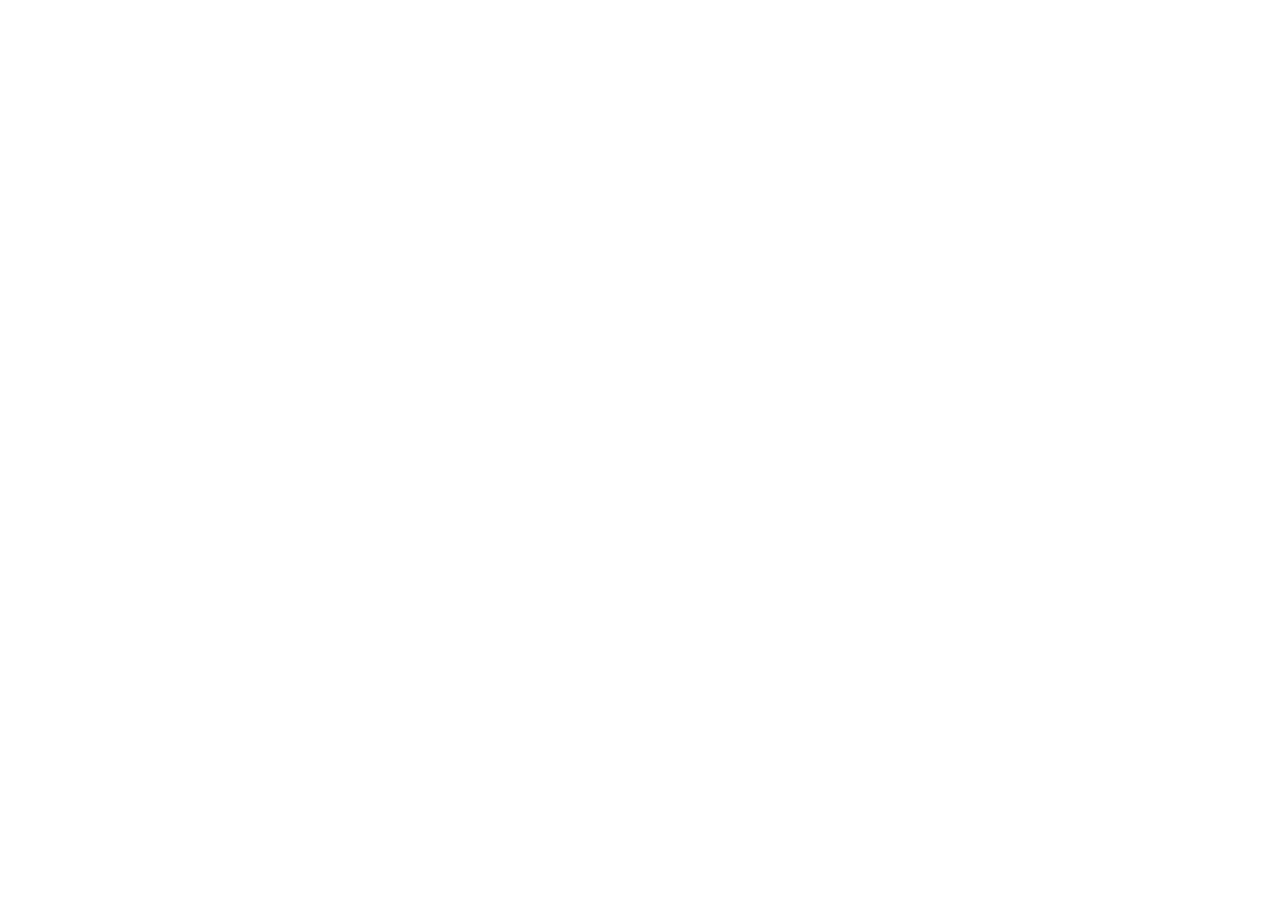
==== index.html @ 1a0658fd "site: root redirect + Hikmah Design OS entry + brand svgs" ====
<!doctype html>
<html lang="en">
  <head>
    <meta charset="UTF-8" />
    <meta http-equiv="refresh" content="0; url=./hikmah-design-os/" />
    <title>Hikmah Design OS</title>
  </head>
  <body>
    <p><a href="./hikmah-design-os/">Hikmah Design OS</a></p>
  </body>
</html>
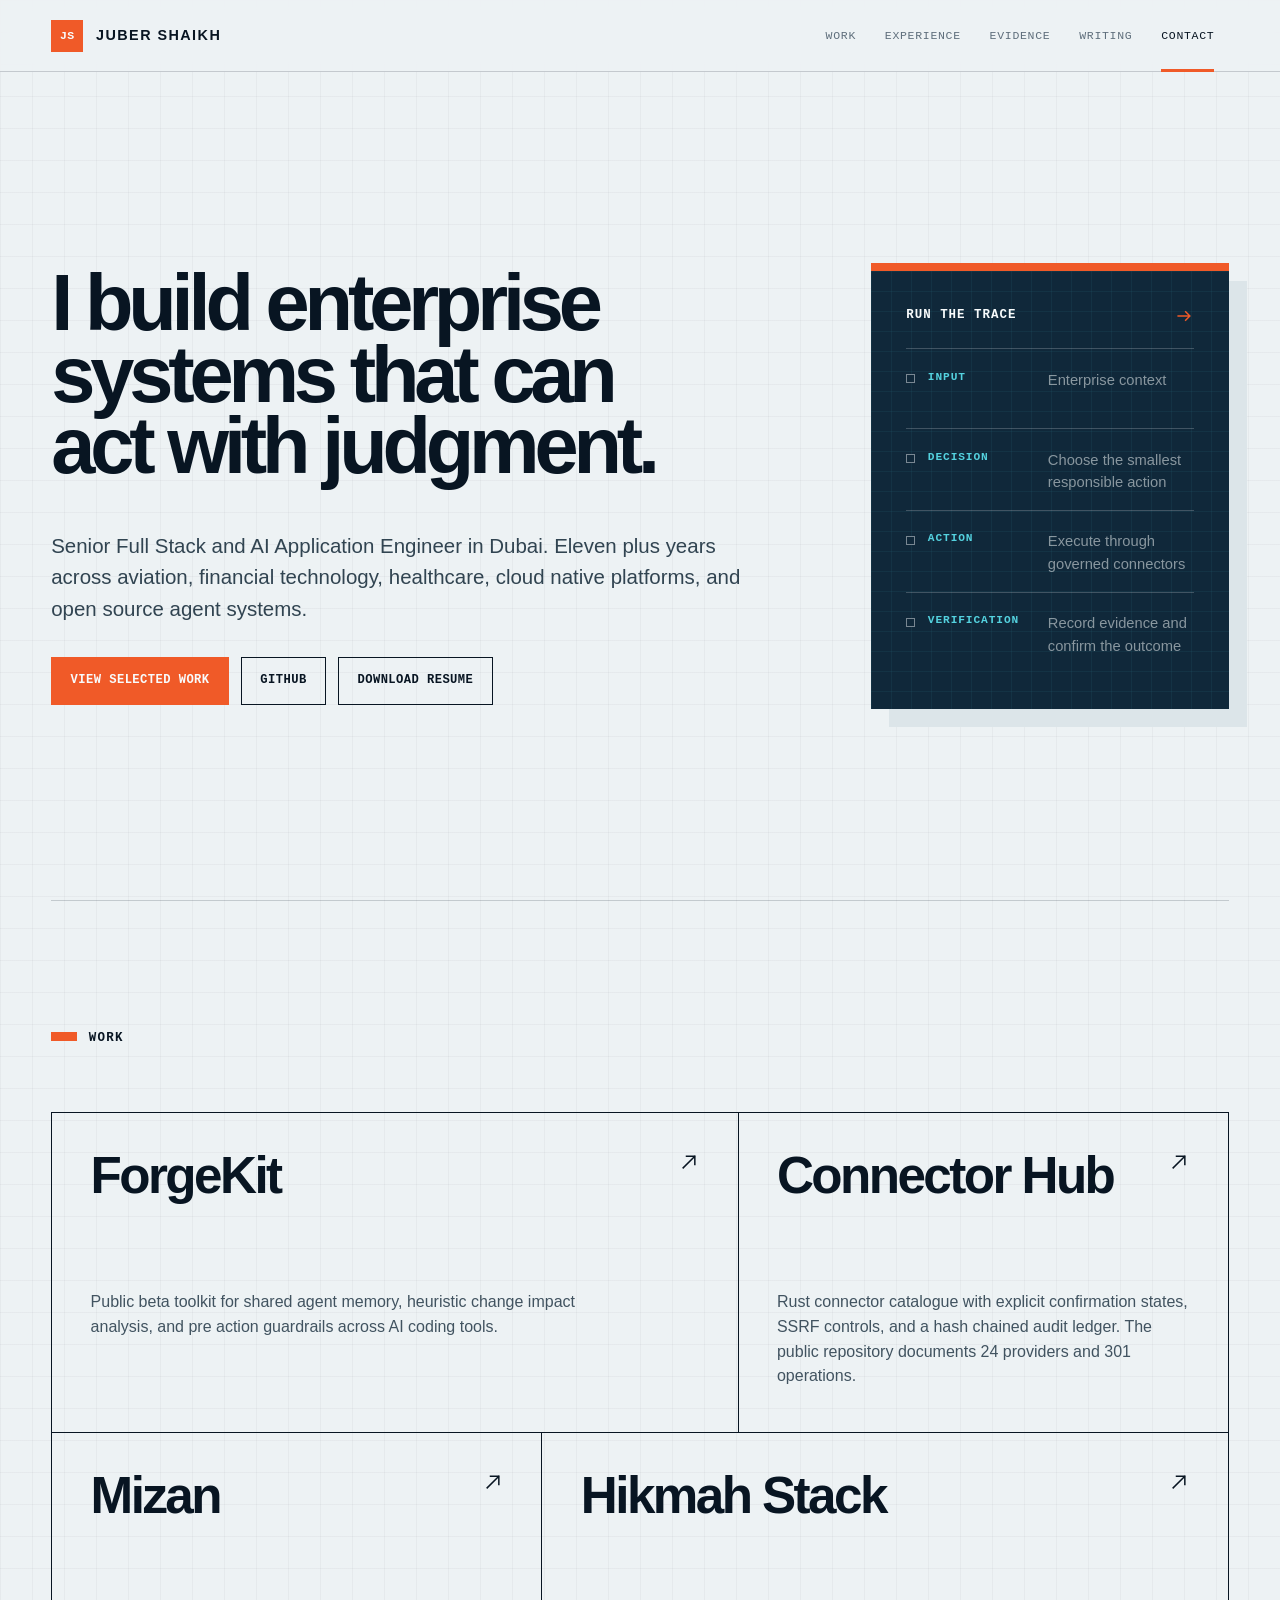
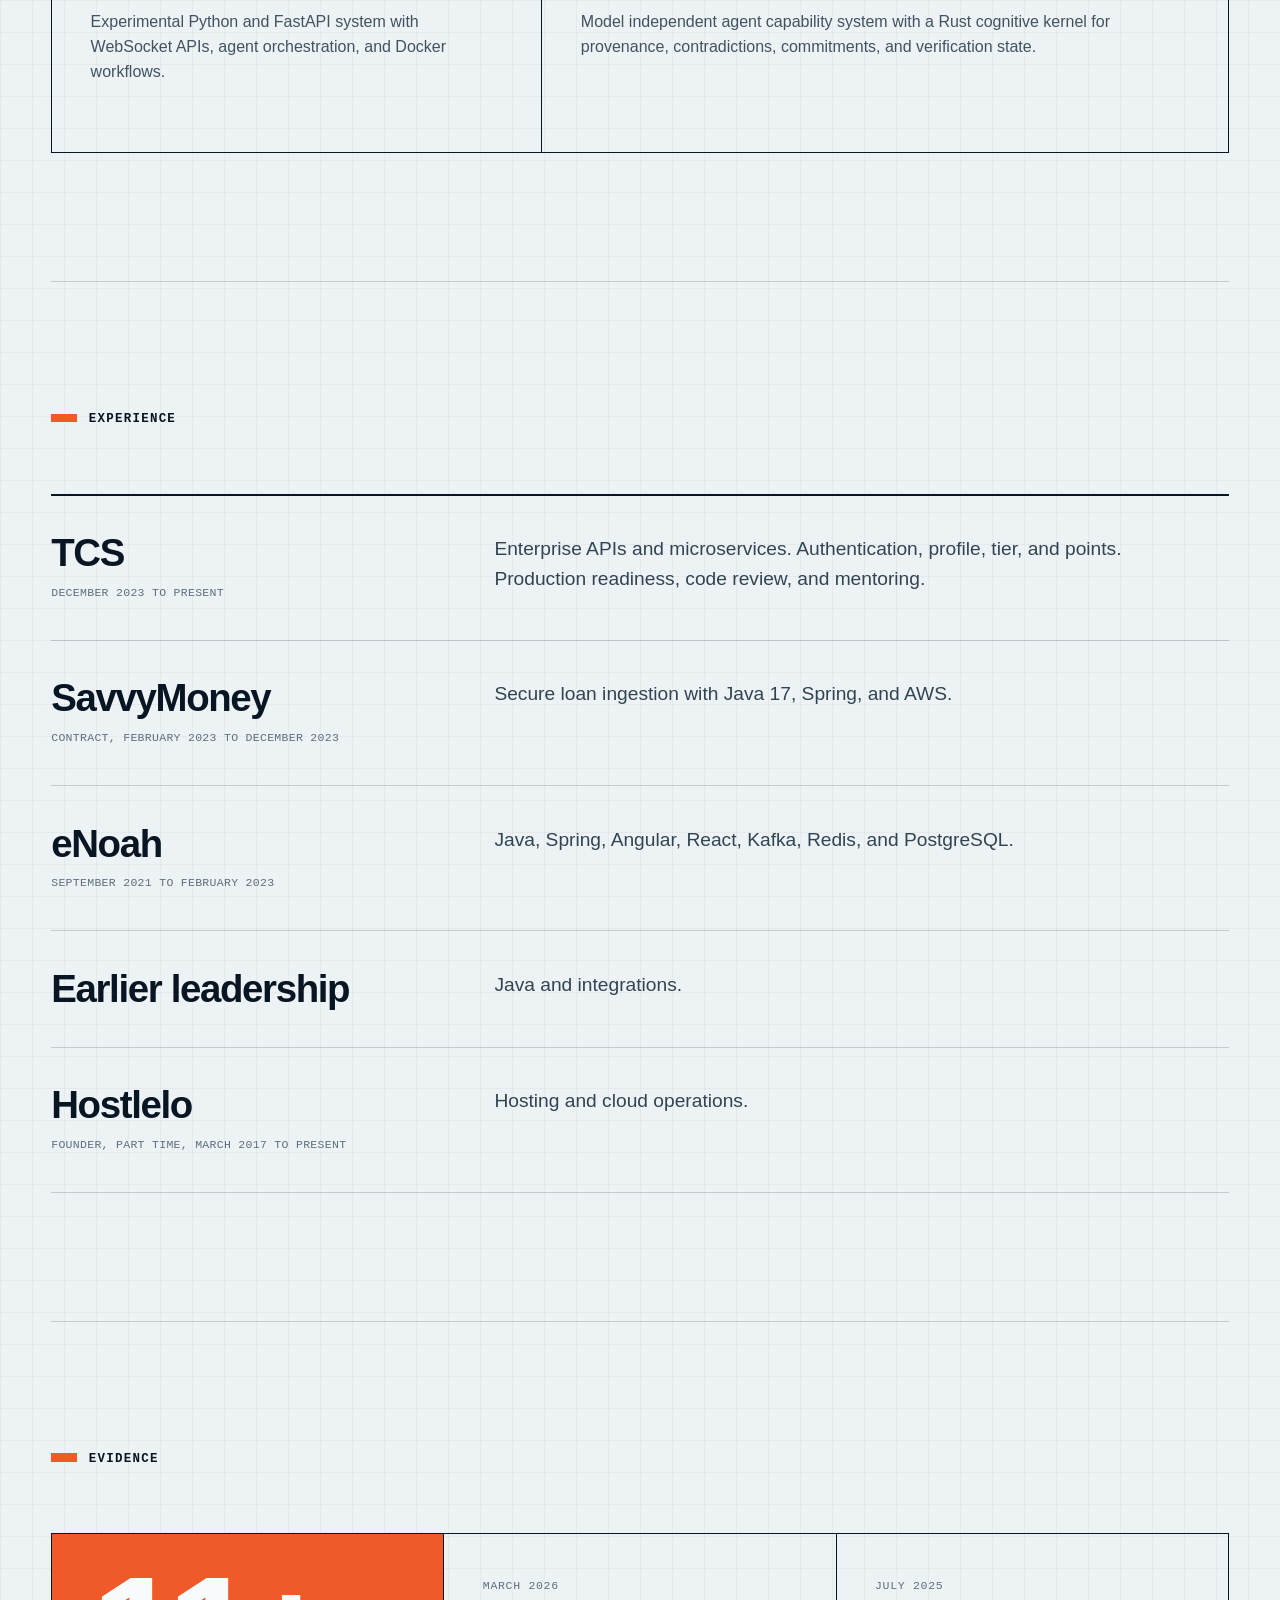
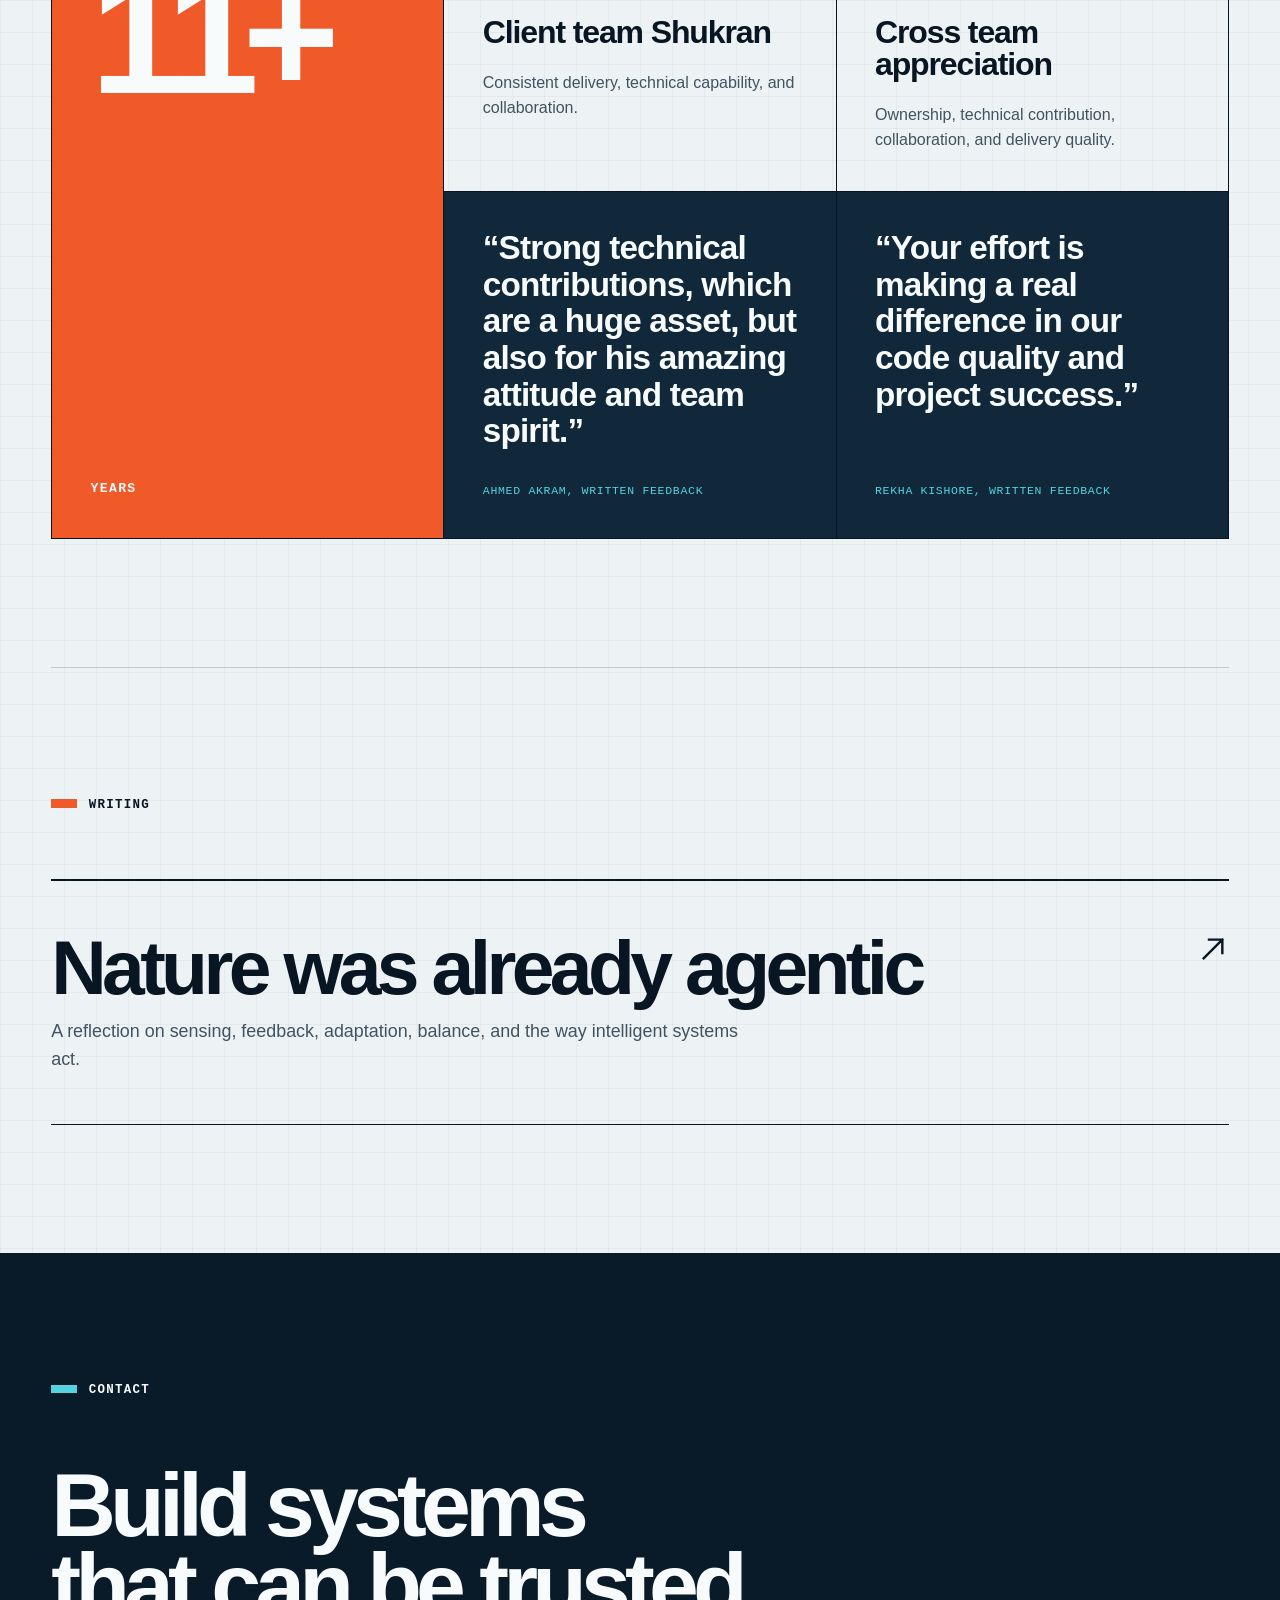
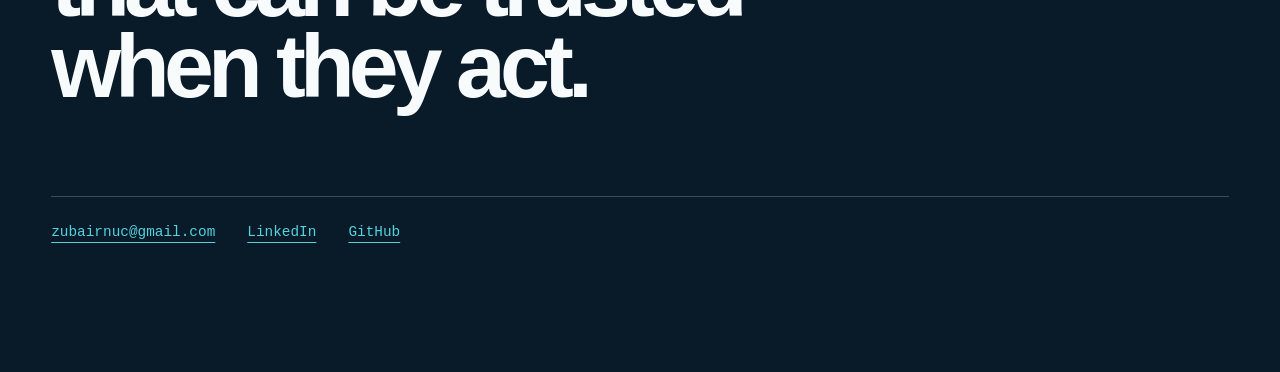
==== commit 3479b14a: "Launch flight recorder portfolio" ====
--- a/index.html
+++ b/index.html
@@ -1,11 +1,286 @@
 <!doctype html>
 <html lang="en">
   <head>
-    <meta charset="UTF-8" />
-    <meta http-equiv="refresh" content="0; url=./hikmah-design-os/" />
-    <title>Hikmah Design OS</title>
+    <meta charset="utf-8" />
+    <meta name="viewport" content="width=device-width, initial-scale=1" />
+    <meta name="theme-color" content="#10283a" />
+    <meta name="color-scheme" content="light" />
+    <meta
+      name="description"
+      content="Senior Full Stack and AI Application Engineer in Dubai. Eleven plus years across aviation, financial technology, healthcare, cloud native platforms, and open source agent systems."
+    />
+    <meta name="author" content="Juber Shaikh" />
+    <meta property="og:type" content="website" />
+    <meta property="og:site_name" content="Juber Shaikh" />
+    <meta property="og:title" content="I build enterprise systems that can act with judgment." />
+    <meta
+      property="og:description"
+      content="Senior Full Stack and AI Application Engineer in Dubai. Eleven plus years across aviation, financial technology, healthcare, cloud native platforms, and open source agent systems."
+    />
+    <meta property="og:url" content="https://codewithjuber.github.io/" />
+    <meta property="og:image" content="https://codewithjuber.github.io/assets/images/flight-recorder-og.png" />
+    <meta property="og:image:width" content="1774" />
+    <meta property="og:image:height" content="887" />
+    <meta property="og:image:alt" content="Flight recorder visual for Juber Shaikh" />
+    <meta name="twitter:card" content="summary_large_image" />
+    <meta name="twitter:title" content="I build enterprise systems that can act with judgment." />
+    <meta
+      name="twitter:description"
+      content="Senior Full Stack and AI Application Engineer in Dubai. Eleven plus years across aviation, financial technology, healthcare, cloud native platforms, and open source agent systems."
+    />
+    <meta name="twitter:image" content="https://codewithjuber.github.io/assets/images/flight-recorder-og.png" />
+    <link rel="canonical" href="https://codewithjuber.github.io/" />
+    <link rel="icon" href="./assets/favicon.svg" type="image/svg+xml" />
+    <link rel="manifest" href="./site.webmanifest" />
+    <link rel="stylesheet" href="./styles.css" />
+    <title>Juber Shaikh | Full Stack and AI Application Engineer</title>
+    <script type="application/ld+json">
+      {
+        "@context": "https://schema.org",
+        "@type": "Person",
+        "name": "Juber Shaikh",
+        "url": "https://codewithjuber.github.io/",
+        "email": "mailto:zubairnuc@gmail.com",
+        "jobTitle": "Senior Full Stack and AI Application Engineer",
+        "description": "Eleven plus years across aviation, financial technology, healthcare, cloud native platforms, and open source agent systems.",
+        "address": {
+          "@type": "PostalAddress",
+          "addressLocality": "Dubai"
+        },
+        "sameAs": [
+          "https://www.linkedin.com/in/jubershaikh",
+          "https://github.com/CodeWithJuber"
+        ]
+      }
+    </script>
   </head>
   <body>
-    <p><a href="./hikmah-design-os/">Hikmah Design OS</a></p>
+    <a class="skip-link" href="#main">Skip to content</a>
+
+    <header class="site-header" data-header>
+      <a class="identity" href="#top" aria-label="Juber Shaikh home">
+        <span class="identity-mark" aria-hidden="true">JS</span>
+        <span>Juber Shaikh</span>
+      </a>
+
+      <button
+        class="menu-button"
+        type="button"
+        aria-expanded="false"
+        aria-controls="site-navigation"
+        aria-label="Open navigation"
+        data-menu-button
+      >
+        <span></span>
+        <span></span>
+      </button>
+
+      <nav id="site-navigation" class="site-navigation" aria-label="Primary navigation" data-navigation>
+        <a href="#work">Work</a>
+        <a href="#experience">Experience</a>
+        <a href="#evidence">Evidence</a>
+        <a href="#writing">Writing</a>
+        <a href="#contact">Contact</a>
+      </nav>
+    </header>
+
+    <main id="main">
+      <section id="top" class="hero" aria-labelledby="hero-title">
+        <div class="hero-copy">
+          <h1 id="hero-title">I build enterprise systems that can act with judgment.</h1>
+          <p>
+            Senior Full Stack and AI Application Engineer in Dubai. Eleven plus years across aviation,
+            financial technology, healthcare, cloud native platforms, and open source agent systems.
+          </p>
+          <div class="hero-actions">
+            <a class="button button-primary" href="#work">View selected work</a>
+            <a class="button button-secondary" href="https://github.com/CodeWithJuber">GitHub</a>
+            <a class="button button-secondary" href="./assets/resume/Juber_Shaikh_Public_Resume.pdf" download>
+              Download resume
+            </a>
+          </div>
+        </div>
+
+        <div class="trace-panel" data-trace-panel>
+          <button class="trace-button" type="button" aria-pressed="false" data-trace-button>
+            <span>Run the trace</span>
+            <svg viewBox="0 0 24 24" aria-hidden="true">
+              <path d="M5 12h13M14 7l5 5l-5 5" />
+            </svg>
+          </button>
+          <ol class="trace-list">
+            <li class="trace-step" data-trace-step>
+              <span class="trace-label">INPUT</span>
+              <span>Enterprise context</span>
+            </li>
+            <li class="trace-step" data-trace-step>
+              <span class="trace-label">DECISION</span>
+              <span>Choose the smallest responsible action</span>
+            </li>
+            <li class="trace-step" data-trace-step>
+              <span class="trace-label">ACTION</span>
+              <span>Execute through governed connectors</span>
+            </li>
+            <li class="trace-step" data-trace-step>
+              <span class="trace-label">VERIFICATION</span>
+              <span>Record evidence and confirm the outcome</span>
+            </li>
+          </ol>
+        </div>
+      </section>
+
+      <section id="work" class="section work-section" aria-labelledby="work-title">
+        <h2 id="work-title">Work</h2>
+        <div class="project-grid">
+          <a class="project project-wide" href="https://github.com/CodeWithJuber/forgekit">
+            <h3>ForgeKit</h3>
+            <p>
+              Public beta toolkit for shared agent memory, heuristic change impact analysis, and pre action
+              guardrails across AI coding tools.
+            </p>
+            <svg viewBox="0 0 24 24" aria-hidden="true">
+              <path d="M5 19L19 5M9 5h10v10" />
+            </svg>
+          </a>
+
+          <a class="project" href="https://github.com/CodeWithJuber/connector-hub">
+            <h3>Connector Hub</h3>
+            <p>
+              Rust connector catalogue with explicit confirmation states, SSRF controls, and a hash chained
+              audit ledger. The public repository documents 24 providers and 301 operations.
+            </p>
+            <svg viewBox="0 0 24 24" aria-hidden="true">
+              <path d="M5 19L19 5M9 5h10v10" />
+            </svg>
+          </a>
+
+          <a class="project" href="https://github.com/CodeWithJuber/mizan">
+            <h3>Mizan</h3>
+            <p>
+              Experimental Python and FastAPI system with WebSocket APIs, agent orchestration, and Docker
+              workflows.
+            </p>
+            <svg viewBox="0 0 24 24" aria-hidden="true">
+              <path d="M5 19L19 5M9 5h10v10" />
+            </svg>
+          </a>
+
+          <a class="project project-wide" href="https://github.com/CodeWithJuber/hikmah-stack">
+            <h3>Hikmah Stack</h3>
+            <p>
+              Model independent agent capability system with a Rust cognitive kernel for provenance,
+              contradictions, commitments, and verification state.
+            </p>
+            <svg viewBox="0 0 24 24" aria-hidden="true">
+              <path d="M5 19L19 5M9 5h10v10" />
+            </svg>
+          </a>
+        </div>
+      </section>
+
+      <section id="experience" class="section experience-section" aria-labelledby="experience-title">
+        <h2 id="experience-title">Experience</h2>
+        <div class="experience-list">
+          <article class="experience-item">
+            <div>
+              <h3>TCS</h3>
+              <time>December 2023 to present</time>
+            </div>
+            <p>
+              Enterprise APIs and microservices. Authentication, profile, tier, and points. Production
+              readiness, code review, and mentoring.
+            </p>
+          </article>
+
+          <article class="experience-item">
+            <div>
+              <h3>SavvyMoney</h3>
+              <time>Contract, February 2023 to December 2023</time>
+            </div>
+            <p>Secure loan ingestion with Java 17, Spring, and AWS.</p>
+          </article>
+
+          <article class="experience-item">
+            <div>
+              <h3>eNoah</h3>
+              <time>September 2021 to February 2023</time>
+            </div>
+            <p>Java, Spring, Angular, React, Kafka, Redis, and PostgreSQL.</p>
+          </article>
+
+          <article class="experience-item">
+            <div>
+              <h3>Earlier leadership</h3>
+            </div>
+            <p>Java and integrations.</p>
+          </article>
+
+          <article class="experience-item">
+            <div>
+              <h3>Hostlelo</h3>
+              <time>Founder, part time, March 2017 to present</time>
+            </div>
+            <p>Hosting and cloud operations.</p>
+          </article>
+        </div>
+      </section>
+
+      <section id="evidence" class="section evidence-section" aria-labelledby="evidence-title">
+        <h2 id="evidence-title">Evidence</h2>
+        <div class="evidence-grid">
+          <article class="years-evidence">
+            <strong>11+</strong>
+            <span>years</span>
+          </article>
+
+          <article class="recognition recognition-one">
+            <time>March 2026</time>
+            <h3>Client team Shukran</h3>
+            <p>Consistent delivery, technical capability, and collaboration.</p>
+          </article>
+
+          <article class="recognition recognition-two">
+            <time>July 2025</time>
+            <h3>Cross team appreciation</h3>
+            <p>Ownership, technical contribution, collaboration, and delivery quality.</p>
+          </article>
+
+          <figure class="quote quote-one">
+            <blockquote>“Strong technical contributions, which are a huge asset, but also for his amazing attitude and team spirit.”</blockquote>
+            <figcaption>Ahmed Akram, written feedback</figcaption>
+          </figure>
+
+          <figure class="quote quote-two">
+            <blockquote>“Your effort is making a real difference in our code quality and project success.”</blockquote>
+            <figcaption>Rekha Kishore, written feedback</figcaption>
+          </figure>
+        </div>
+      </section>
+
+      <section id="writing" class="section writing-section" aria-labelledby="writing-title">
+        <h2 id="writing-title">Writing</h2>
+        <a class="writing-link" href="https://www.linkedin.com/feed/update/urn:li:activity:7494684550183161856/">
+          <span>
+            <strong>Nature was already agentic</strong>
+            <span>A reflection on sensing, feedback, adaptation, balance, and the way intelligent systems act.</span>
+          </span>
+          <svg viewBox="0 0 24 24" aria-hidden="true">
+            <path d="M5 19L19 5M9 5h10v10" />
+          </svg>
+        </a>
+      </section>
+
+      <section id="contact" class="contact-section" aria-labelledby="contact-title">
+        <h2 id="contact-title">Contact</h2>
+        <p>Build systems that can be trusted when they act.</p>
+        <div class="contact-links">
+          <a href="mailto:zubairnuc@gmail.com">zubairnuc@gmail.com</a>
+          <a href="https://www.linkedin.com/in/jubershaikh">LinkedIn</a>
+          <a href="https://github.com/CodeWithJuber">GitHub</a>
+        </div>
+      </section>
+    </main>
+
+    <script src="./script.js" defer></script>
   </body>
 </html>
--- a/styles.css
+++ b/styles.css
@@ -0,0 +1,925 @@
+:root {
+  --paper: #edf2f4;
+  --paper-deep: #dce5e9;
+  --ink: #081522;
+  --panel: #10283a;
+  --panel-deep: #091b29;
+  --orange: #f05a28;
+  --orange-dark: #c84218;
+  --cyan: #54d2df;
+  --muted: #5f6f7c;
+  --line: rgba(8, 21, 34, 0.18);
+  --light-line: rgba(237, 242, 244, 0.22);
+  --white: #f8fbfc;
+  --display: "Arial Narrow", "Aptos Display", "Segoe UI", sans-serif;
+  --body: "Aptos", "Segoe UI", Helvetica, Arial, sans-serif;
+  --mono: "Cascadia Mono", "SFMono-Regular", Consolas, monospace;
+  --page: min(92vw, 1180px);
+}
+
+*,
+*::before,
+*::after {
+  box-sizing: border-box;
+}
+
+html {
+  scroll-behavior: smooth;
+  scroll-padding-top: 5rem;
+}
+
+body {
+  margin: 0;
+  background-color: var(--paper);
+  background-image:
+    linear-gradient(rgba(8, 21, 34, 0.035) 1px, transparent 1px),
+    linear-gradient(90deg, rgba(8, 21, 34, 0.035) 1px, transparent 1px);
+  background-size: 32px 32px;
+  color: var(--ink);
+  font-family: var(--body);
+  font-size: 1rem;
+  line-height: 1.55;
+  text-rendering: optimizeLegibility;
+}
+
+a {
+  color: inherit;
+}
+
+button,
+a {
+  -webkit-tap-highlight-color: transparent;
+}
+
+button {
+  color: inherit;
+  font: inherit;
+}
+
+svg {
+  display: block;
+}
+
+.skip-link {
+  position: fixed;
+  z-index: 100;
+  top: 0.75rem;
+  left: 0.75rem;
+  padding: 0.7rem 1rem;
+  background: var(--ink);
+  color: var(--white);
+  transform: translateY(-200%);
+}
+
+.skip-link:focus {
+  transform: translateY(0);
+}
+
+:focus-visible {
+  outline: 3px solid var(--orange);
+  outline-offset: 4px;
+}
+
+.site-header {
+  position: sticky;
+  z-index: 20;
+  top: 0;
+  display: flex;
+  align-items: center;
+  justify-content: space-between;
+  width: 100%;
+  min-height: 4.5rem;
+  padding: 0 max(4vw, calc((100vw - 1180px) / 2));
+  border-bottom: 1px solid var(--line);
+  background: rgba(237, 242, 244, 0.94);
+  backdrop-filter: blur(14px);
+}
+
+.identity {
+  display: inline-flex;
+  align-items: center;
+  gap: 0.8rem;
+  color: var(--ink);
+  font-family: var(--display);
+  font-size: 0.9rem;
+  font-weight: 800;
+  letter-spacing: 0.1em;
+  text-decoration: none;
+  text-transform: uppercase;
+}
+
+.identity-mark {
+  display: grid;
+  width: 2rem;
+  height: 2rem;
+  place-items: center;
+  background: var(--orange);
+  color: var(--white);
+  font-family: var(--mono);
+  font-size: 0.72rem;
+  letter-spacing: 0.02em;
+}
+
+.site-navigation {
+  display: flex;
+  align-items: stretch;
+  align-self: stretch;
+}
+
+.site-navigation a {
+  position: relative;
+  display: grid;
+  padding: 0 0.9rem;
+  place-items: center;
+  color: var(--muted);
+  font-family: var(--mono);
+  font-size: 0.72rem;
+  letter-spacing: 0.06em;
+  text-decoration: none;
+  text-transform: uppercase;
+}
+
+.site-navigation a::after {
+  position: absolute;
+  right: 0.9rem;
+  bottom: -1px;
+  left: 0.9rem;
+  height: 3px;
+  background: var(--orange);
+  content: "";
+  transform: scaleX(0);
+  transform-origin: left;
+  transition: transform 180ms ease;
+}
+
+.site-navigation a:hover,
+.site-navigation a.is-current {
+  color: var(--ink);
+}
+
+.site-navigation a:hover::after,
+.site-navigation a.is-current::after {
+  transform: scaleX(1);
+}
+
+.menu-button {
+  display: none;
+  width: 2.75rem;
+  height: 2.75rem;
+  padding: 0.78rem;
+  border: 1px solid var(--line);
+  background: transparent;
+}
+
+.menu-button span {
+  display: block;
+  height: 2px;
+  margin: 0.32rem 0;
+  background: currentColor;
+  transition: transform 180ms ease;
+}
+
+.hero {
+  display: grid;
+  grid-template-columns: minmax(0, 1.35fr) minmax(19rem, 0.65fr);
+  gap: clamp(2rem, 6vw, 6.5rem);
+  align-items: center;
+  width: var(--page);
+  min-height: calc(100vh - 4.5rem);
+  margin: 0 auto;
+  padding: clamp(4rem, 9vw, 8.5rem) 0;
+}
+
+.hero-copy h1 {
+  max-width: 900px;
+  margin: 0;
+  font-family: var(--display);
+  font-size: clamp(3.4rem, 6.2vw, 6.2rem);
+  font-stretch: condensed;
+  font-weight: 900;
+  letter-spacing: -0.065em;
+  line-height: 0.9;
+  text-wrap: balance;
+}
+
+.hero-copy > p {
+  max-width: 690px;
+  margin: clamp(2rem, 4vw, 3rem) 0 0;
+  color: #314451;
+  font-size: clamp(1.08rem, 1.6vw, 1.35rem);
+  line-height: 1.55;
+}
+
+.hero-actions {
+  display: flex;
+  flex-wrap: wrap;
+  gap: 0.75rem;
+  margin-top: 2rem;
+}
+
+.button {
+  display: inline-flex;
+  min-height: 3rem;
+  align-items: center;
+  justify-content: center;
+  padding: 0.75rem 1.15rem;
+  border: 1px solid var(--ink);
+  font-family: var(--mono);
+  font-size: 0.76rem;
+  font-weight: 700;
+  letter-spacing: 0.035em;
+  text-decoration: none;
+  text-transform: uppercase;
+  transition: background-color 160ms ease, color 160ms ease, transform 160ms ease;
+}
+
+.button:hover {
+  transform: translateY(-2px);
+}
+
+.button-primary {
+  border-color: var(--orange);
+  background: var(--orange);
+  color: var(--white);
+}
+
+.button-primary:hover {
+  border-color: var(--orange-dark);
+  background: var(--orange-dark);
+}
+
+.button-secondary:hover {
+  background: var(--ink);
+  color: var(--white);
+}
+
+.trace-panel {
+  position: relative;
+  overflow: hidden;
+  padding: clamp(1.3rem, 3vw, 2.2rem);
+  border-top: 8px solid var(--orange);
+  background: var(--panel);
+  box-shadow: 18px 18px 0 var(--paper-deep);
+  color: var(--white);
+}
+
+.trace-panel::before {
+  position: absolute;
+  inset: 0;
+  background-image:
+    linear-gradient(rgba(84, 210, 223, 0.06) 1px, transparent 1px),
+    linear-gradient(90deg, rgba(84, 210, 223, 0.06) 1px, transparent 1px);
+  background-size: 20px 20px;
+  content: "";
+  pointer-events: none;
+}
+
+.trace-button,
+.trace-list {
+  position: relative;
+}
+
+.trace-button {
+  display: flex;
+  width: 100%;
+  align-items: center;
+  justify-content: space-between;
+  gap: 1rem;
+  padding: 0 0 1.4rem;
+  border: 0;
+  border-bottom: 1px solid var(--light-line);
+  background: transparent;
+  color: var(--white);
+  cursor: pointer;
+  font-family: var(--mono);
+  font-size: 0.78rem;
+  font-weight: 700;
+  letter-spacing: 0.08em;
+  text-align: left;
+  text-transform: uppercase;
+}
+
+.trace-button svg,
+.project svg,
+.writing-link svg {
+  width: 1.25rem;
+  height: 1.25rem;
+  fill: none;
+  stroke: currentColor;
+  stroke-linecap: square;
+  stroke-linejoin: miter;
+  stroke-width: 1.8;
+}
+
+.trace-button svg {
+  color: var(--orange);
+  transition: transform 180ms ease;
+}
+
+.trace-button:hover svg,
+.trace-button[aria-pressed="true"] svg {
+  transform: translateX(4px);
+}
+
+.trace-list {
+  display: grid;
+  gap: 0;
+  margin: 0;
+  padding: 0;
+  list-style: none;
+}
+
+.trace-step {
+  position: relative;
+  display: grid;
+  grid-template-columns: 6.5rem 1fr;
+  gap: 1rem;
+  align-items: start;
+  min-height: 5rem;
+  padding: 1.2rem 0 1rem 1.35rem;
+  border-bottom: 1px solid var(--light-line);
+  color: rgba(248, 251, 252, 0.52);
+  font-size: 0.92rem;
+  transition: color 220ms ease, transform 220ms ease;
+}
+
+.trace-step:last-child {
+  border-bottom: 0;
+}
+
+.trace-step::before {
+  position: absolute;
+  top: 1.55rem;
+  left: 0;
+  width: 0.55rem;
+  height: 0.55rem;
+  border: 1px solid rgba(248, 251, 252, 0.45);
+  background: var(--panel);
+  content: "";
+  transition: background-color 220ms ease, border-color 220ms ease, box-shadow 220ms ease;
+}
+
+.trace-step.is-active {
+  color: var(--white);
+  transform: translateX(0.25rem);
+}
+
+.trace-step.is-active::before {
+  border-color: var(--cyan);
+  background: var(--cyan);
+  box-shadow: 0 0 0 5px rgba(84, 210, 223, 0.12);
+}
+
+.trace-step:last-child.is-active::before {
+  border-color: var(--orange);
+  background: var(--orange);
+  box-shadow: 0 0 0 5px rgba(240, 90, 40, 0.16);
+}
+
+.trace-label {
+  color: var(--cyan);
+  font-family: var(--mono);
+  font-size: 0.7rem;
+  font-weight: 700;
+  letter-spacing: 0.08em;
+}
+
+.section {
+  width: var(--page);
+  margin: 0 auto;
+  padding: clamp(5rem, 10vw, 9rem) 0;
+  border-top: 1px solid var(--line);
+}
+
+.section > h2,
+.contact-section > h2 {
+  margin: 0 0 clamp(2.2rem, 5vw, 4rem);
+  font-family: var(--mono);
+  font-size: 0.78rem;
+  letter-spacing: 0.1em;
+  text-transform: uppercase;
+}
+
+.section > h2::before,
+.contact-section > h2::before {
+  display: inline-block;
+  width: 1.6rem;
+  height: 0.55rem;
+  margin-right: 0.75rem;
+  background: var(--orange);
+  content: "";
+}
+
+.project-grid {
+  display: grid;
+  grid-template-columns: repeat(12, minmax(0, 1fr));
+  border-top: 1px solid var(--ink);
+  border-left: 1px solid var(--ink);
+}
+
+.project {
+  position: relative;
+  grid-column: span 5;
+  min-height: 20rem;
+  padding: clamp(1.5rem, 3vw, 2.6rem);
+  border-right: 1px solid var(--ink);
+  border-bottom: 1px solid var(--ink);
+  color: var(--ink);
+  text-decoration: none;
+  transition: background-color 180ms ease, color 180ms ease;
+}
+
+.project-wide {
+  grid-column: span 7;
+}
+
+.project h3 {
+  max-width: calc(100% - 2rem);
+  margin: 0;
+  font-family: var(--display);
+  font-size: clamp(2.2rem, 4vw, 4.2rem);
+  font-stretch: condensed;
+  font-weight: 900;
+  letter-spacing: -0.05em;
+  line-height: 0.95;
+}
+
+.project p {
+  max-width: 34rem;
+  margin: clamp(3rem, 7vw, 6rem) 0 0;
+  color: #415360;
+  font-size: 1rem;
+}
+
+.project svg {
+  position: absolute;
+  top: clamp(1.5rem, 3vw, 2.6rem);
+  right: clamp(1.5rem, 3vw, 2.6rem);
+  transition: transform 180ms ease;
+}
+
+.project:hover {
+  background: var(--panel);
+  color: var(--white);
+}
+
+.project:hover p {
+  color: rgba(248, 251, 252, 0.76);
+}
+
+.project:hover svg {
+  color: var(--orange);
+  transform: translate(3px, -3px);
+}
+
+.experience-list {
+  border-top: 2px solid var(--ink);
+}
+
+.experience-item {
+  display: grid;
+  grid-template-columns: minmax(13rem, 0.65fr) minmax(0, 1.35fr);
+  gap: clamp(2rem, 7vw, 8rem);
+  align-items: start;
+  margin: 0;
+  padding: clamp(1.7rem, 3vw, 2.8rem) 0;
+  border-bottom: 1px solid var(--line);
+}
+
+.experience-item h3 {
+  margin: 0;
+  font-family: var(--display);
+  font-size: clamp(1.7rem, 3vw, 2.5rem);
+  font-weight: 850;
+  letter-spacing: -0.035em;
+  line-height: 1;
+}
+
+.experience-item time {
+  display: block;
+  margin-top: 0.7rem;
+  color: var(--muted);
+  font-family: var(--mono);
+  font-size: 0.72rem;
+  letter-spacing: 0.025em;
+  text-transform: uppercase;
+}
+
+.experience-item p {
+  max-width: 40rem;
+  margin: 0;
+  color: #314451;
+  font-size: clamp(1rem, 1.5vw, 1.2rem);
+}
+
+.evidence-grid {
+  display: grid;
+  grid-template-columns: repeat(12, minmax(0, 1fr));
+  grid-template-rows: auto auto;
+  border-top: 1px solid var(--ink);
+  border-left: 1px solid var(--ink);
+}
+
+.evidence-grid > * {
+  margin: 0;
+  padding: clamp(1.5rem, 3vw, 2.5rem);
+  border-right: 1px solid var(--ink);
+  border-bottom: 1px solid var(--ink);
+}
+
+.years-evidence {
+  display: flex;
+  grid-column: span 4;
+  grid-row: span 2;
+  min-height: 28rem;
+  flex-direction: column;
+  justify-content: space-between;
+  background: var(--orange);
+  color: var(--white);
+}
+
+.years-evidence strong {
+  font-family: var(--display);
+  font-size: clamp(6rem, 13vw, 12rem);
+  font-weight: 900;
+  letter-spacing: -0.1em;
+  line-height: 0.76;
+}
+
+.years-evidence span {
+  font-family: var(--mono);
+  font-size: 0.82rem;
+  font-weight: 700;
+  letter-spacing: 0.1em;
+  text-transform: uppercase;
+}
+
+.recognition {
+  grid-column: span 4;
+  min-height: 14rem;
+}
+
+.recognition time {
+  color: var(--muted);
+  font-family: var(--mono);
+  font-size: 0.72rem;
+  letter-spacing: 0.06em;
+  text-transform: uppercase;
+}
+
+.recognition h3 {
+  margin: 1.2rem 0 0;
+  font-family: var(--display);
+  font-size: clamp(1.6rem, 2.5vw, 2.3rem);
+  letter-spacing: -0.035em;
+  line-height: 1;
+}
+
+.recognition p {
+  margin: 1.4rem 0 0;
+  color: #415360;
+}
+
+.quote {
+  display: flex;
+  grid-column: span 4;
+  min-height: 14rem;
+  flex-direction: column;
+  justify-content: space-between;
+  background: var(--panel);
+  color: var(--white);
+}
+
+.quote blockquote {
+  margin: 0;
+  font-family: var(--display);
+  font-size: clamp(1.45rem, 2.6vw, 2.4rem);
+  font-weight: 700;
+  letter-spacing: -0.025em;
+  line-height: 1.1;
+}
+
+.quote figcaption {
+  margin-top: 2rem;
+  color: var(--cyan);
+  font-family: var(--mono);
+  font-size: 0.72rem;
+  letter-spacing: 0.06em;
+  text-transform: uppercase;
+}
+
+.writing-link {
+  display: flex;
+  align-items: flex-start;
+  justify-content: space-between;
+  gap: 2rem;
+  padding: clamp(1.7rem, 4vw, 3.2rem) 0;
+  border-top: 2px solid var(--ink);
+  border-bottom: 1px solid var(--ink);
+  text-decoration: none;
+}
+
+.writing-link > span {
+  display: grid;
+  gap: 1rem;
+}
+
+.writing-link strong {
+  font-family: var(--display);
+  font-size: clamp(2.5rem, 6vw, 6rem);
+  font-weight: 900;
+  letter-spacing: -0.06em;
+  line-height: 0.9;
+}
+
+.writing-link span span {
+  max-width: 44rem;
+  color: #415360;
+  font-size: clamp(1rem, 1.4vw, 1.18rem);
+}
+
+.writing-link svg {
+  flex: 0 0 auto;
+  width: 2rem;
+  height: 2rem;
+  transition: color 180ms ease, transform 180ms ease;
+}
+
+.writing-link:hover svg {
+  color: var(--orange);
+  transform: translate(4px, -4px);
+}
+
+.contact-section {
+  width: 100%;
+  padding: clamp(4.5rem, 10vw, 8rem) max(4vw, calc((100vw - 1180px) / 2));
+  background: var(--panel-deep);
+  color: var(--white);
+}
+
+.contact-section > h2::before {
+  background: var(--cyan);
+}
+
+.contact-section > p {
+  max-width: 850px;
+  margin: 0;
+  font-family: var(--display);
+  font-size: clamp(3.2rem, 7vw, 7rem);
+  font-weight: 900;
+  letter-spacing: -0.065em;
+  line-height: 0.9;
+  text-wrap: balance;
+}
+
+.contact-links {
+  display: flex;
+  flex-wrap: wrap;
+  gap: 0.7rem 2rem;
+  margin-top: clamp(3rem, 7vw, 6rem);
+  padding-top: 1.5rem;
+  border-top: 1px solid var(--light-line);
+}
+
+.contact-links a {
+  color: var(--cyan);
+  font-family: var(--mono);
+  font-size: clamp(0.76rem, 1.2vw, 0.9rem);
+  text-decoration-thickness: 1px;
+  text-underline-offset: 0.35rem;
+}
+
+.contact-links a:hover {
+  color: var(--white);
+}
+
+.error-page {
+  min-height: 100vh;
+  background: var(--panel-deep);
+  color: var(--white);
+}
+
+.error-content {
+  display: flex;
+  width: var(--page);
+  min-height: 100vh;
+  margin: 0 auto;
+  padding: clamp(2rem, 6vw, 5rem) 0;
+  flex-direction: column;
+  align-items: flex-start;
+  justify-content: space-between;
+}
+
+.error-page .identity {
+  color: var(--white);
+}
+
+.error-content > strong {
+  color: var(--orange);
+  font-family: var(--display);
+  font-size: clamp(9rem, 28vw, 25rem);
+  font-weight: 900;
+  letter-spacing: -0.1em;
+  line-height: 0.7;
+}
+
+.error-content > p {
+  max-width: 38rem;
+  margin: 2rem 0;
+  font-family: var(--display);
+  font-size: clamp(2rem, 5vw, 4.5rem);
+  font-weight: 850;
+  letter-spacing: -0.045em;
+  line-height: 0.95;
+}
+
+@media (max-width: 900px) {
+  .hero {
+    grid-template-columns: 1fr;
+    min-height: auto;
+  }
+
+  .trace-panel {
+    max-width: 38rem;
+  }
+
+  .project,
+  .project-wide {
+    grid-column: span 6;
+  }
+
+  .years-evidence {
+    grid-column: span 5;
+  }
+
+  .recognition,
+  .quote {
+    grid-column: span 7;
+  }
+
+  .recognition-two,
+  .quote-two {
+    grid-column: 6 / span 7;
+  }
+}
+
+@media (max-width: 700px) {
+  html {
+    scroll-padding-top: 4rem;
+  }
+
+  .site-header {
+    min-height: 4rem;
+  }
+
+  .menu-button {
+    display: block;
+  }
+
+  .menu-button[aria-expanded="true"] span:first-child {
+    transform: translateY(0.32rem) rotate(45deg);
+  }
+
+  .menu-button[aria-expanded="true"] span:last-child {
+    transform: translateY(-0.32rem) rotate(-45deg);
+  }
+
+  .site-navigation {
+    position: absolute;
+    top: 100%;
+    right: 0;
+    left: 0;
+    display: none;
+    padding: 0.5rem 4vw 1rem;
+    border-bottom: 1px solid var(--line);
+    background: var(--paper);
+  }
+
+  .site-navigation.is-open {
+    display: grid;
+  }
+
+  .site-navigation a {
+    min-height: 3rem;
+    justify-items: start;
+    padding: 0;
+    border-bottom: 1px solid var(--line);
+  }
+
+  .site-navigation a:last-child {
+    border-bottom: 0;
+  }
+
+  .site-navigation a::after {
+    right: auto;
+    bottom: -1px;
+    left: 0;
+    width: 2rem;
+  }
+
+  .hero {
+    gap: 4rem;
+    padding: 4.5rem 0 6rem;
+  }
+
+  .hero-copy h1 {
+    font-size: clamp(3.35rem, 15vw, 5rem);
+  }
+
+  .hero-actions {
+    display: grid;
+  }
+
+  .button {
+    width: 100%;
+  }
+
+  .trace-panel {
+    box-shadow: 10px 10px 0 var(--paper-deep);
+  }
+
+  .trace-step {
+    grid-template-columns: 5.2rem 1fr;
+    gap: 0.65rem;
+    padding-left: 1.15rem;
+  }
+
+  .project-grid,
+  .evidence-grid {
+    display: block;
+    border-top: 1px solid var(--ink);
+    border-left: 1px solid var(--ink);
+  }
+
+  .project {
+    min-height: 17rem;
+  }
+
+  .project p {
+    margin-top: 4rem;
+  }
+
+  .experience-item {
+    grid-template-columns: 1fr;
+    gap: 1.4rem;
+  }
+
+  .years-evidence {
+    min-height: 19rem;
+  }
+
+  .recognition,
+  .quote {
+    min-height: 13rem;
+  }
+
+  .writing-link {
+    gap: 1rem;
+  }
+
+  .writing-link strong {
+    font-size: clamp(2.8rem, 13vw, 4.5rem);
+  }
+
+  .contact-section > p {
+    font-size: clamp(3rem, 14vw, 5rem);
+  }
+
+  .contact-links {
+    display: grid;
+  }
+}
+
+@media (prefers-reduced-motion: reduce) {
+  html {
+    scroll-behavior: auto;
+  }
+
+  *,
+  *::before,
+  *::after {
+    scroll-behavior: auto !important;
+    transition-duration: 0.01ms !important;
+  }
+}
+
+@media print {
+  .site-header,
+  .trace-button,
+  .hero-actions {
+    display: none;
+  }
+
+  body {
+    background: white;
+  }
+
+  .hero {
+    min-height: auto;
+  }
+
+  .section,
+  .hero {
+    page-break-inside: avoid;
+  }
+}
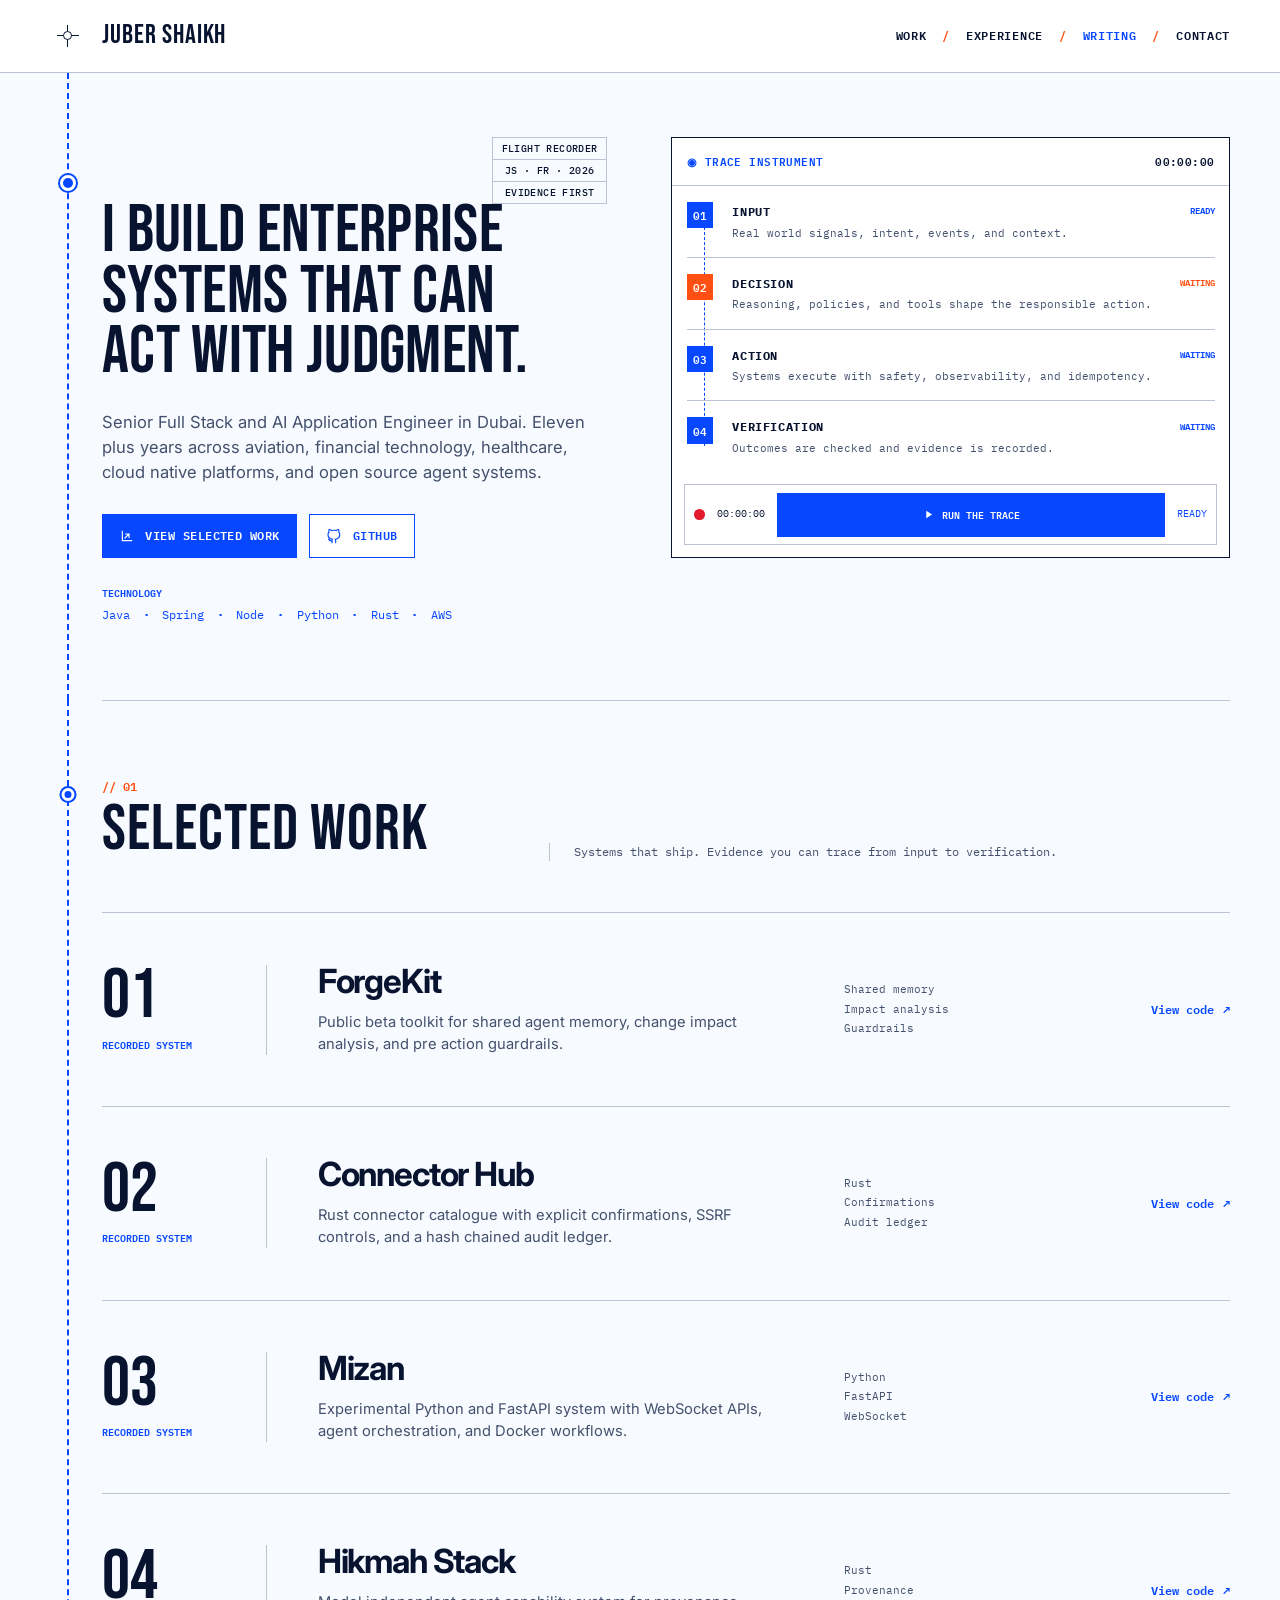
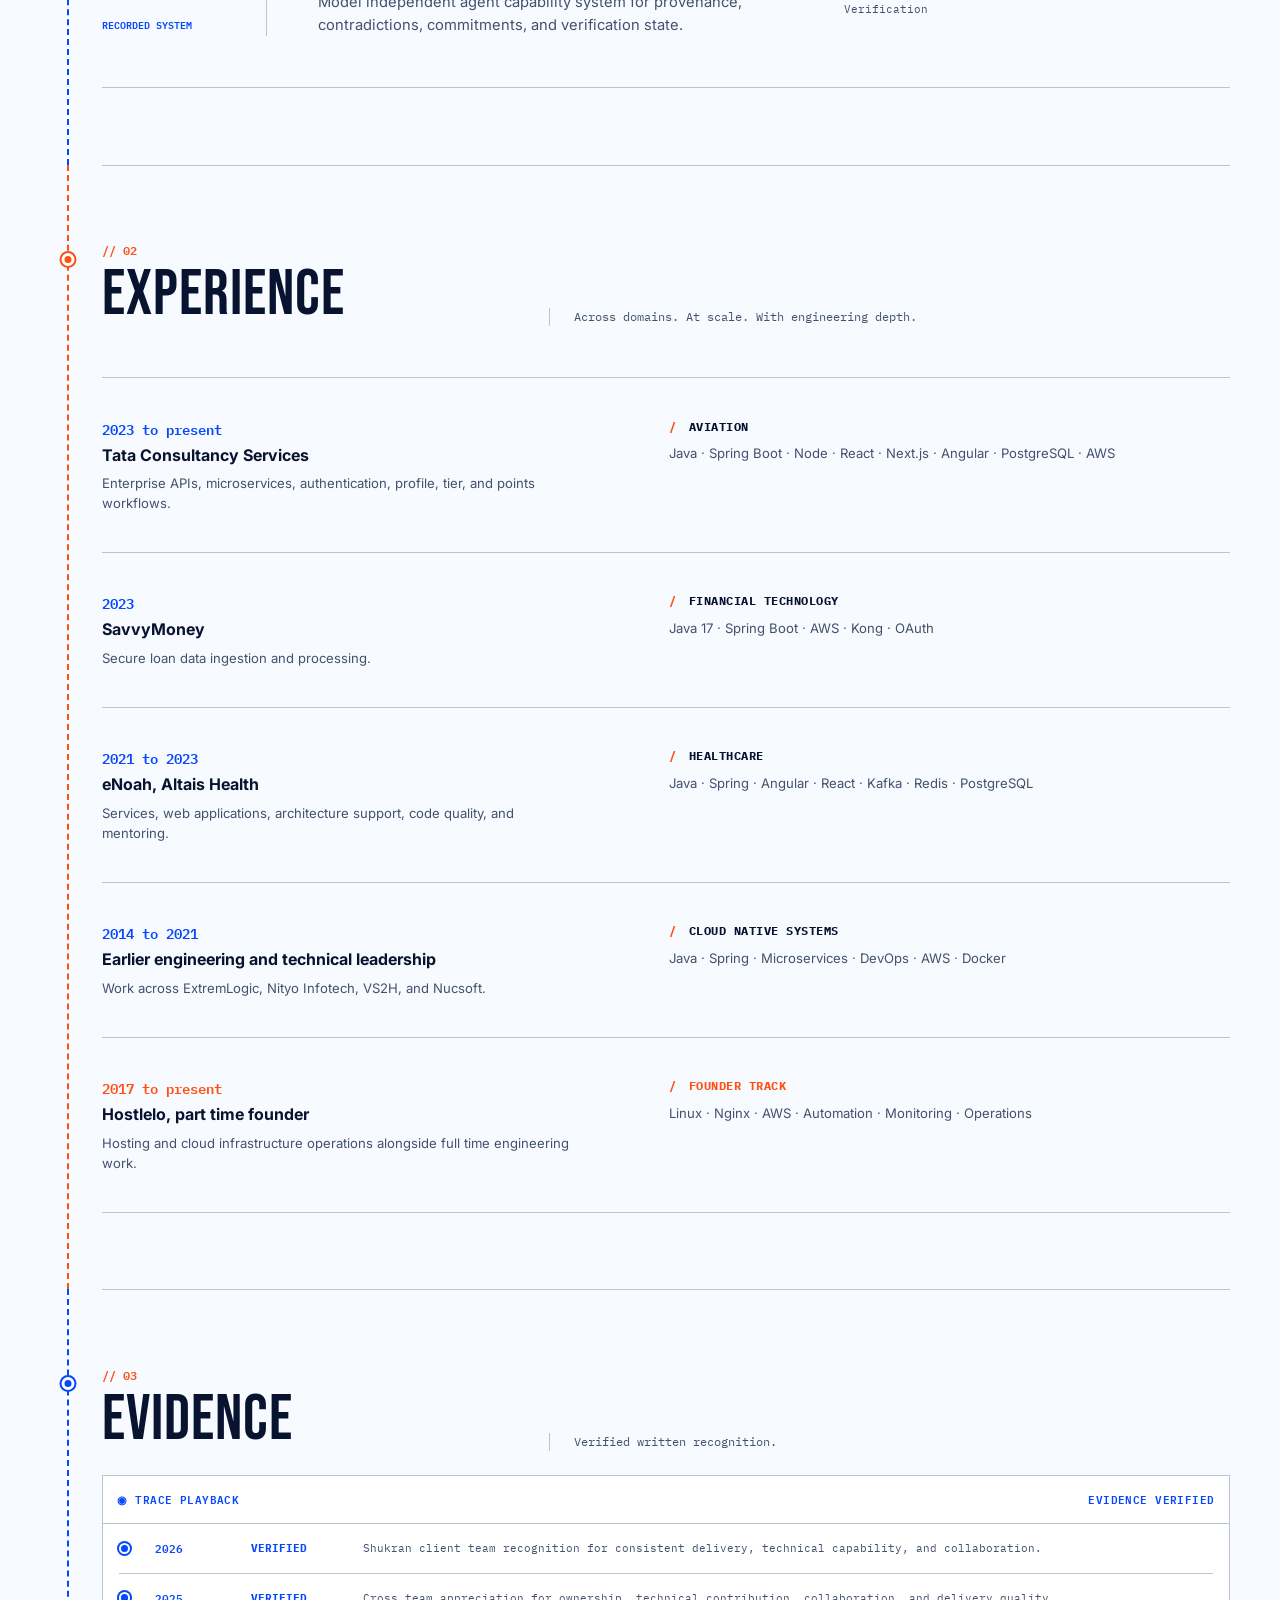
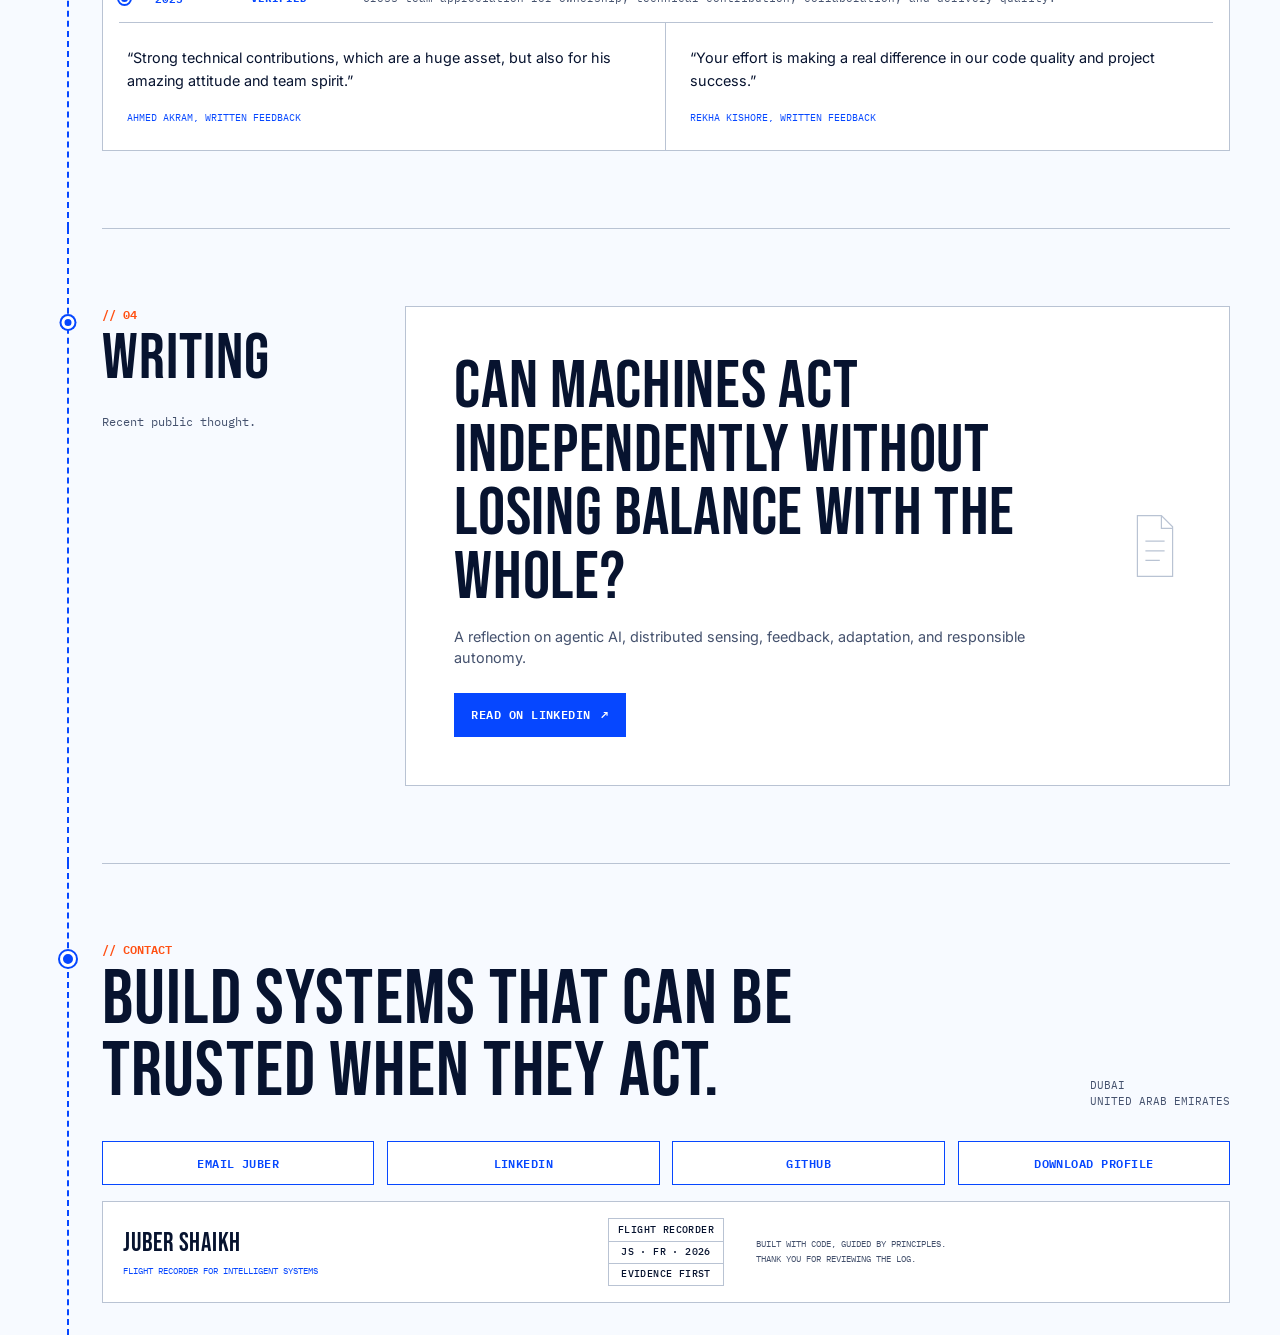
==== commit bce3349c: "Build blue white responsive portfolio" ====
--- a/index.html
+++ b/index.html
@@ -1,286 +1,294 @@
-<!doctype html>
-<html lang="en">
-  <head>
-    <meta charset="utf-8" />
-    <meta name="viewport" content="width=device-width, initial-scale=1" />
-    <meta name="theme-color" content="#10283a" />
-    <meta name="color-scheme" content="light" />
-    <meta
-      name="description"
-      content="Senior Full Stack and AI Application Engineer in Dubai. Eleven plus years across aviation, financial technology, healthcare, cloud native platforms, and open source agent systems."
-    />
-    <meta name="author" content="Juber Shaikh" />
-    <meta property="og:type" content="website" />
-    <meta property="og:site_name" content="Juber Shaikh" />
-    <meta property="og:title" content="I build enterprise systems that can act with judgment." />
-    <meta
-      property="og:description"
-      content="Senior Full Stack and AI Application Engineer in Dubai. Eleven plus years across aviation, financial technology, healthcare, cloud native platforms, and open source agent systems."
-    />
-    <meta property="og:url" content="https://codewithjuber.github.io/" />
-    <meta property="og:image" content="https://codewithjuber.github.io/assets/images/flight-recorder-og.png" />
-    <meta property="og:image:width" content="1774" />
-    <meta property="og:image:height" content="887" />
-    <meta property="og:image:alt" content="Flight recorder visual for Juber Shaikh" />
-    <meta name="twitter:card" content="summary_large_image" />
-    <meta name="twitter:title" content="I build enterprise systems that can act with judgment." />
-    <meta
-      name="twitter:description"
-      content="Senior Full Stack and AI Application Engineer in Dubai. Eleven plus years across aviation, financial technology, healthcare, cloud native platforms, and open source agent systems."
-    />
-    <meta name="twitter:image" content="https://codewithjuber.github.io/assets/images/flight-recorder-og.png" />
+<!doctype html>
+<html lang="en">
+  <head>
+    <meta charset="utf-8" />
+    <meta name="viewport" content="width=device-width, initial-scale=1" />
+    <meta name="theme-color" content="#f7faff" />
+    <meta name="color-scheme" content="light" />
+    <meta
+      name="description"
+      content="Senior Full Stack and AI Application Engineer in Dubai. Eleven plus years across aviation, financial technology, healthcare, cloud native platforms, and open source agent systems."
+    />
+    <meta name="author" content="Juber Shaikh" />
+    <meta property="og:type" content="website" />
+    <meta property="og:site_name" content="Juber Shaikh" />
+    <meta property="og:title" content="I build enterprise systems that can act with judgment." />
+    <meta
+      property="og:description"
+      content="Senior Full Stack and AI Application Engineer in Dubai. Eleven plus years across aviation, financial technology, healthcare, cloud native platforms, and open source agent systems."
+    />
+    <meta property="og:url" content="https://codewithjuber.github.io/" />
+    <meta property="og:image" content="https://codewithjuber.github.io/assets/images/flight-recorder-og.png" />
+    <meta property="og:image:width" content="1774" />
+    <meta property="og:image:height" content="887" />
+    <meta property="og:image:alt" content="Flight recorder visual for Juber Shaikh" />
+    <meta name="twitter:card" content="summary_large_image" />
+    <meta name="twitter:title" content="I build enterprise systems that can act with judgment." />
+    <meta
+      name="twitter:description"
+      content="Senior Full Stack and AI Application Engineer in Dubai. Eleven plus years across aviation, financial technology, healthcare, cloud native platforms, and open source agent systems."
+    />
+    <meta name="twitter:image" content="https://codewithjuber.github.io/assets/images/flight-recorder-og.png" />
     <link rel="canonical" href="https://codewithjuber.github.io/" />
     <link rel="icon" href="./assets/favicon.svg" type="image/svg+xml" />
     <link rel="manifest" href="./site.webmanifest" />
+    <link rel="preconnect" href="https://fonts.googleapis.com" />
+    <link rel="preconnect" href="https://fonts.gstatic.com" crossorigin />
+    <link
+      href="https://fonts.googleapis.com/css2?family=Bebas+Neue&family=IBM+Plex+Mono:wght@400;500;600&family=Inter:wght@400;500;600;700&display=swap"
+      rel="stylesheet"
+    />
     <link rel="stylesheet" href="./styles.css" />
-    <title>Juber Shaikh | Full Stack and AI Application Engineer</title>
-    <script type="application/ld+json">
-      {
-        "@context": "https://schema.org",
-        "@type": "Person",
-        "name": "Juber Shaikh",
-        "url": "https://codewithjuber.github.io/",
-        "email": "mailto:zubairnuc@gmail.com",
-        "jobTitle": "Senior Full Stack and AI Application Engineer",
-        "description": "Eleven plus years across aviation, financial technology, healthcare, cloud native platforms, and open source agent systems.",
-        "address": {
-          "@type": "PostalAddress",
-          "addressLocality": "Dubai"
-        },
-        "sameAs": [
-          "https://www.linkedin.com/in/jubershaikh",
-          "https://github.com/CodeWithJuber"
-        ]
-      }
-    </script>
-  </head>
+    <title>Juber Shaikh | Full Stack and AI Application Engineer</title>
+    <script type="application/ld+json">
+      {
+        "@context": "https://schema.org",
+        "@type": "Person",
+        "name": "Juber Shaikh",
+        "url": "https://codewithjuber.github.io/",
+        "email": "mailto:zubairnuc@gmail.com",
+        "jobTitle": "Senior Full Stack and AI Application Engineer",
+        "description": "Eleven plus years across aviation, financial technology, healthcare, cloud native platforms, and open source agent systems.",
+        "address": {
+          "@type": "PostalAddress",
+          "addressLocality": "Dubai"
+        },
+        "sameAs": [
+          "https://www.linkedin.com/in/jubershaikh",
+          "https://github.com/CodeWithJuber"
+        ]
+      }
+    </script>
+  </head>
   <body>
     <a class="skip-link" href="#main">Skip to content</a>
 
     <header class="site-header" data-header>
-      <a class="identity" href="#top" aria-label="Juber Shaikh home">
-        <span class="identity-mark" aria-hidden="true">JS</span>
-        <span>Juber Shaikh</span>
-      </a>
-
-      <button
-        class="menu-button"
-        type="button"
-        aria-expanded="false"
-        aria-controls="site-navigation"
-        aria-label="Open navigation"
-        data-menu-button
-      >
-        <span></span>
-        <span></span>
-      </button>
-
-      <nav id="site-navigation" class="site-navigation" aria-label="Primary navigation" data-navigation>
-        <a href="#work">Work</a>
-        <a href="#experience">Experience</a>
-        <a href="#evidence">Evidence</a>
-        <a href="#writing">Writing</a>
-        <a href="#contact">Contact</a>
-      </nav>
+      <div class="header-shell">
+        <span class="crosshair" aria-hidden="true"><span></span></span>
+        <a class="identity" href="#top" aria-label="Juber Shaikh home">Juber Shaikh</a>
+
+        <button
+          class="menu-button"
+          type="button"
+          aria-expanded="false"
+          aria-controls="site-navigation"
+          aria-label="Open navigation"
+          data-menu-button
+        >
+          <span class="menu-lines" aria-hidden="true"><i></i><i></i><i></i></span>
+          <span>Menu</span>
+        </button>
+
+        <nav id="site-navigation" class="site-navigation" aria-label="Primary navigation" data-navigation>
+          <a href="#work">Work</a>
+          <a href="#experience">Experience</a>
+          <a href="#writing">Writing</a>
+          <a href="#contact">Contact</a>
+        </nav>
+      </div>
     </header>
 
     <main id="main">
-      <section id="top" class="hero" aria-labelledby="hero-title">
-        <div class="hero-copy">
-          <h1 id="hero-title">I build enterprise systems that can act with judgment.</h1>
-          <p>
-            Senior Full Stack and AI Application Engineer in Dubai. Eleven plus years across aviation,
-            financial technology, healthcare, cloud native platforms, and open source agent systems.
-          </p>
-          <div class="hero-actions">
-            <a class="button button-primary" href="#work">View selected work</a>
+      <section id="top" class="route-section hero-section" aria-labelledby="hero-title">
+        <div class="route-rail" aria-hidden="true"><span class="route-node route-node-large"></span></div>
+        <div class="route-content hero-layout">
+          <div class="hero-copy">
+            <div class="flight-stamp" aria-label="Flight recorder, evidence first">
+              <span>Flight recorder</span>
+              <span>JS · FR · 2026</span>
+              <span>Evidence first</span>
+            </div>
+            <h1 id="hero-title">I build enterprise systems that can act with judgment.</h1>
+            <p>
+              Senior Full Stack and AI Application Engineer in Dubai. Eleven plus years across aviation,
+              financial technology, healthcare, cloud native platforms, and open source agent systems.
+            </p>
+            <div class="hero-actions">
+              <a class="button button-primary" href="#work">
+                <svg viewBox="0 0 24 24" aria-hidden="true"><path d="M5 5v14h14M9 15l6-6M10 9h5v5" /></svg>
+                View selected work
+              </a>
+              <a class="button button-secondary" href="https://github.com/CodeWithJuber">
+                <svg viewBox="0 0 24 24" aria-hidden="true"><path d="M9 19c-4 1.2-4-2-5-2.5M14.5 22v-3.1c0-.9.1-1.4-.4-2 3.2-.4 6.5-1.6 6.5-7A5.5 5.5 0 0 0 19.1 6c.1-.4.7-1.8-.1-3.6 0 0-1.2-.4-3.8 1.4a13 13 0 0 0-6.8 0C5.8 2 4.6 2.4 4.6 2.4 3.8 4.2 4.4 5.6 4.5 6A5.5 5.5 0 0 0 3 9.9c0 5.4 3.3 6.6 6.5 7-.5.6-.5 1.2-.4 2V22" /></svg>
+                GitHub
+              </a>
+            </div>
+            <div class="technology-line">
+              <span>Technology</span>
+              <p>Java <b>·</b> Spring <b>·</b> Node <b>·</b> Python <b>·</b> Rust <b>·</b> AWS</p>
+            </div>
+          </div>
+
+          <div class="trace-panel" data-trace-panel>
+            <div class="instrument-header">
+              <span><b aria-hidden="true">◉</b> Trace instrument</span>
+              <time aria-label="Trace timer">00:00:00</time>
+            </div>
+            <ol class="trace-list">
+              <li class="trace-step" data-trace-step>
+                <span class="trace-number">01</span>
+                <span class="trace-copy"><strong>Input</strong><small>Real world signals, intent, events, and context.</small></span>
+                <span class="trace-status">Ready</span>
+              </li>
+              <li class="trace-step trace-step-decision" data-trace-step>
+                <span class="trace-number">02</span>
+                <span class="trace-copy"><strong>Decision</strong><small>Reasoning, policies, and tools shape the responsible action.</small></span>
+                <span class="trace-status">Waiting</span>
+              </li>
+              <li class="trace-step" data-trace-step>
+                <span class="trace-number">03</span>
+                <span class="trace-copy"><strong>Action</strong><small>Systems execute with safety, observability, and idempotency.</small></span>
+                <span class="trace-status">Waiting</span>
+              </li>
+              <li class="trace-step" data-trace-step>
+                <span class="trace-number">04</span>
+                <span class="trace-copy"><strong>Verification</strong><small>Outcomes are checked and evidence is recorded.</small></span>
+                <span class="trace-status">Waiting</span>
+              </li>
+            </ol>
+            <div class="instrument-controls">
+              <span class="record-dot" aria-hidden="true"></span>
+              <span class="control-time" aria-hidden="true">00:00:00</span>
+              <button class="trace-button" type="button" aria-pressed="false" data-trace-button>
+                <svg viewBox="0 0 24 24" aria-hidden="true"><path d="m8 5 11 7-11 7z" /></svg>
+                <span>Run the trace</span>
+              </button>
+              <span class="trace-live" aria-live="polite" data-trace-live>Ready</span>
+            </div>
+          </div>
+        </div>
+      </section>
+
+      <section id="work" class="route-section work-section" aria-labelledby="work-title">
+        <div class="route-rail" aria-hidden="true"><span class="route-node"></span></div>
+        <div class="route-content section-content">
+          <div class="section-heading">
+            <div><span>// 01</span><h2 id="work-title">Selected work</h2></div>
+            <p>Systems that ship. Evidence you can trace from input to verification.</p>
+          </div>
+
+          <div class="project-list">
+            <article class="project-row">
+              <div class="project-index"><strong>01</strong><span>Recorded system</span></div>
+              <div class="project-copy"><h3>ForgeKit</h3><p>Public beta toolkit for shared agent memory, change impact analysis, and pre action guardrails.</p></div>
+              <p class="project-facts">Shared memory<br />Impact analysis<br />Guardrails</p>
+              <a class="text-link" href="https://github.com/CodeWithJuber/forgekit">View code <span aria-hidden="true">↗</span></a>
+            </article>
+
+            <article class="project-row">
+              <div class="project-index"><strong>02</strong><span>Recorded system</span></div>
+              <div class="project-copy"><h3>Connector Hub</h3><p>Rust connector catalogue with explicit confirmations, SSRF controls, and a hash chained audit ledger.</p></div>
+              <p class="project-facts">Rust<br />Confirmations<br />Audit ledger</p>
+              <a class="text-link" href="https://github.com/CodeWithJuber/connector-hub">View code <span aria-hidden="true">↗</span></a>
+            </article>
+
+            <article class="project-row">
+              <div class="project-index"><strong>03</strong><span>Recorded system</span></div>
+              <div class="project-copy"><h3>Mizan</h3><p>Experimental Python and FastAPI system with WebSocket APIs, agent orchestration, and Docker workflows.</p></div>
+              <p class="project-facts">Python<br />FastAPI<br />WebSocket</p>
+              <a class="text-link" href="https://github.com/CodeWithJuber/mizan">View code <span aria-hidden="true">↗</span></a>
+            </article>
+
+            <article class="project-row">
+              <div class="project-index"><strong>04</strong><span>Recorded system</span></div>
+              <div class="project-copy"><h3>Hikmah Stack</h3><p>Model independent agent capability system for provenance, contradictions, commitments, and verification state.</p></div>
+              <p class="project-facts">Rust<br />Provenance<br />Verification</p>
+              <a class="text-link" href="https://github.com/CodeWithJuber/hikmah-stack">View code <span aria-hidden="true">↗</span></a>
+            </article>
+          </div>
+        </div>
+      </section>
+
+      <section id="experience" class="route-section experience-section" aria-labelledby="experience-title">
+        <div class="route-rail route-rail-orange" aria-hidden="true"><span class="route-node"></span></div>
+        <div class="route-content section-content">
+          <details class="experience-details" data-experience-details open>
+            <summary class="section-heading experience-summary">
+              <div><span>// 02</span><h2 id="experience-title">Experience</h2></div>
+              <p>Across domains. At scale. With engineering depth.</p>
+              <svg viewBox="0 0 24 24" aria-hidden="true"><path d="m8 4 8 8-8 8" /></svg>
+            </summary>
+
+            <div class="experience-list">
+              <article class="experience-item">
+                <div class="experience-copy"><time>2023 to present</time><h3>Tata Consultancy Services</h3><p>Enterprise APIs, microservices, authentication, profile, tier, and points workflows.</p></div>
+                <div class="domain-ledger"><strong>Aviation</strong><p>Java · Spring Boot · Node · React · Next.js · Angular · PostgreSQL · AWS</p></div>
+              </article>
+              <article class="experience-item">
+                <div class="experience-copy"><time>2023</time><h3>SavvyMoney</h3><p>Secure loan data ingestion and processing.</p></div>
+                <div class="domain-ledger"><strong>Financial technology</strong><p>Java 17 · Spring Boot · AWS · Kong · OAuth</p></div>
+              </article>
+              <article class="experience-item">
+                <div class="experience-copy"><time>2021 to 2023</time><h3>eNoah, Altais Health</h3><p>Services, web applications, architecture support, code quality, and mentoring.</p></div>
+                <div class="domain-ledger"><strong>Healthcare</strong><p>Java · Spring · Angular · React · Kafka · Redis · PostgreSQL</p></div>
+              </article>
+              <article class="experience-item">
+                <div class="experience-copy"><time>2014 to 2021</time><h3>Earlier engineering and technical leadership</h3><p>Work across ExtremLogic, Nityo Infotech, VS2H, and Nucsoft.</p></div>
+                <div class="domain-ledger"><strong>Cloud native systems</strong><p>Java · Spring · Microservices · DevOps · AWS · Docker</p></div>
+              </article>
+              <article class="experience-item experience-founder">
+                <div class="experience-copy"><time>2017 to present</time><h3>Hostlelo, part time founder</h3><p>Hosting and cloud infrastructure operations alongside full time engineering work.</p></div>
+                <div class="domain-ledger"><strong>Founder track</strong><p>Linux · Nginx · AWS · Automation · Monitoring · Operations</p></div>
+              </article>
+            </div>
+          </details>
+        </div>
+      </section>
+
+      <section id="evidence" class="route-section evidence-section" aria-labelledby="evidence-title">
+        <div class="route-rail" aria-hidden="true"><span class="route-node"></span></div>
+        <div class="route-content section-content">
+          <div class="section-heading compact-heading"><div><span>// 03</span><h2 id="evidence-title">Evidence</h2></div><p>Verified written recognition.</p></div>
+          <div class="evidence-panel">
+            <div class="evidence-toolbar"><span>◉ Trace playback</span><span>Evidence verified</span></div>
+            <div class="evidence-event"><span class="verified-node" aria-hidden="true"></span><time>2026</time><strong>Verified</strong><p>Shukran client team recognition for consistent delivery, technical capability, and collaboration.</p></div>
+            <div class="evidence-event"><span class="verified-node" aria-hidden="true"></span><time>2025</time><strong>Verified</strong><p>Cross team appreciation for ownership, technical contribution, collaboration, and delivery quality.</p></div>
+            <div class="quote-grid">
+              <figure><blockquote>“Strong technical contributions, which are a huge asset, but also for his amazing attitude and team spirit.”</blockquote><figcaption>Ahmed Akram, written feedback</figcaption></figure>
+              <figure><blockquote>“Your effort is making a real difference in our code quality and project success.”</blockquote><figcaption>Rekha Kishore, written feedback</figcaption></figure>
+            </div>
+          </div>
+        </div>
+      </section>
+
+      <section id="writing" class="route-section writing-section" aria-labelledby="writing-title">
+        <div class="route-rail" aria-hidden="true"><span class="route-node"></span></div>
+        <div class="route-content section-content writing-layout">
+          <div class="section-heading compact-heading"><div><span>// 04</span><h2 id="writing-title">Writing</h2></div><p>Recent public thought.</p></div>
+          <article class="writing-card">
+            <div>
+              <h3>Can machines act independently without losing balance with the whole?</h3>
+              <p>A reflection on agentic AI, distributed sensing, feedback, adaptation, and responsible autonomy.</p>
+              <a class="button button-primary" href="https://www.linkedin.com/feed/update/urn:li:activity:7494684550183161856/">Read on LinkedIn <span aria-hidden="true">↗</span></a>
+            </div>
+            <svg class="document-icon" viewBox="0 0 64 80" aria-hidden="true"><path d="M10 2h30l14 14v62H10zM40 2v16h14M20 34h24M20 46h24M20 58h18" /></svg>
+          </article>
+        </div>
+      </section>
+
+      <section id="contact" class="route-section contact-section" aria-labelledby="contact-title">
+        <div class="route-rail" aria-hidden="true"><span class="route-node route-node-large"></span></div>
+        <div class="route-content section-content">
+          <div class="contact-head">
+            <div><span>// Contact</span><h2 id="contact-title">Build systems that can be trusted when they act.</h2></div>
+            <p>Dubai<br />United Arab Emirates</p>
+          </div>
+          <div class="contact-actions">
+            <a class="button button-secondary" href="mailto:zubairnuc@gmail.com">Email Juber</a>
+            <a class="button button-secondary" href="https://www.linkedin.com/in/jubershaikh">LinkedIn</a>
             <a class="button button-secondary" href="https://github.com/CodeWithJuber">GitHub</a>
-            <a class="button button-secondary" href="./assets/resume/Juber_Shaikh_Public_Resume.pdf" download>
-              Download resume
-            </a>
-          </div>
-        </div>
-
-        <div class="trace-panel" data-trace-panel>
-          <button class="trace-button" type="button" aria-pressed="false" data-trace-button>
-            <span>Run the trace</span>
-            <svg viewBox="0 0 24 24" aria-hidden="true">
-              <path d="M5 12h13M14 7l5 5l-5 5" />
-            </svg>
-          </button>
-          <ol class="trace-list">
-            <li class="trace-step" data-trace-step>
-              <span class="trace-label">INPUT</span>
-              <span>Enterprise context</span>
-            </li>
-            <li class="trace-step" data-trace-step>
-              <span class="trace-label">DECISION</span>
-              <span>Choose the smallest responsible action</span>
-            </li>
-            <li class="trace-step" data-trace-step>
-              <span class="trace-label">ACTION</span>
-              <span>Execute through governed connectors</span>
-            </li>
-            <li class="trace-step" data-trace-step>
-              <span class="trace-label">VERIFICATION</span>
-              <span>Record evidence and confirm the outcome</span>
-            </li>
-          </ol>
-        </div>
-      </section>
-
-      <section id="work" class="section work-section" aria-labelledby="work-title">
-        <h2 id="work-title">Work</h2>
-        <div class="project-grid">
-          <a class="project project-wide" href="https://github.com/CodeWithJuber/forgekit">
-            <h3>ForgeKit</h3>
-            <p>
-              Public beta toolkit for shared agent memory, heuristic change impact analysis, and pre action
-              guardrails across AI coding tools.
-            </p>
-            <svg viewBox="0 0 24 24" aria-hidden="true">
-              <path d="M5 19L19 5M9 5h10v10" />
-            </svg>
-          </a>
-
-          <a class="project" href="https://github.com/CodeWithJuber/connector-hub">
-            <h3>Connector Hub</h3>
-            <p>
-              Rust connector catalogue with explicit confirmation states, SSRF controls, and a hash chained
-              audit ledger. The public repository documents 24 providers and 301 operations.
-            </p>
-            <svg viewBox="0 0 24 24" aria-hidden="true">
-              <path d="M5 19L19 5M9 5h10v10" />
-            </svg>
-          </a>
-
-          <a class="project" href="https://github.com/CodeWithJuber/mizan">
-            <h3>Mizan</h3>
-            <p>
-              Experimental Python and FastAPI system with WebSocket APIs, agent orchestration, and Docker
-              workflows.
-            </p>
-            <svg viewBox="0 0 24 24" aria-hidden="true">
-              <path d="M5 19L19 5M9 5h10v10" />
-            </svg>
-          </a>
-
-          <a class="project project-wide" href="https://github.com/CodeWithJuber/hikmah-stack">
-            <h3>Hikmah Stack</h3>
-            <p>
-              Model independent agent capability system with a Rust cognitive kernel for provenance,
-              contradictions, commitments, and verification state.
-            </p>
-            <svg viewBox="0 0 24 24" aria-hidden="true">
-              <path d="M5 19L19 5M9 5h10v10" />
-            </svg>
-          </a>
-        </div>
-      </section>
-
-      <section id="experience" class="section experience-section" aria-labelledby="experience-title">
-        <h2 id="experience-title">Experience</h2>
-        <div class="experience-list">
-          <article class="experience-item">
-            <div>
-              <h3>TCS</h3>
-              <time>December 2023 to present</time>
-            </div>
-            <p>
-              Enterprise APIs and microservices. Authentication, profile, tier, and points. Production
-              readiness, code review, and mentoring.
-            </p>
-          </article>
-
-          <article class="experience-item">
-            <div>
-              <h3>SavvyMoney</h3>
-              <time>Contract, February 2023 to December 2023</time>
-            </div>
-            <p>Secure loan ingestion with Java 17, Spring, and AWS.</p>
-          </article>
-
-          <article class="experience-item">
-            <div>
-              <h3>eNoah</h3>
-              <time>September 2021 to February 2023</time>
-            </div>
-            <p>Java, Spring, Angular, React, Kafka, Redis, and PostgreSQL.</p>
-          </article>
-
-          <article class="experience-item">
-            <div>
-              <h3>Earlier leadership</h3>
-            </div>
-            <p>Java and integrations.</p>
-          </article>
-
-          <article class="experience-item">
-            <div>
-              <h3>Hostlelo</h3>
-              <time>Founder, part time, March 2017 to present</time>
-            </div>
-            <p>Hosting and cloud operations.</p>
-          </article>
-        </div>
-      </section>
-
-      <section id="evidence" class="section evidence-section" aria-labelledby="evidence-title">
-        <h2 id="evidence-title">Evidence</h2>
-        <div class="evidence-grid">
-          <article class="years-evidence">
-            <strong>11+</strong>
-            <span>years</span>
-          </article>
-
-          <article class="recognition recognition-one">
-            <time>March 2026</time>
-            <h3>Client team Shukran</h3>
-            <p>Consistent delivery, technical capability, and collaboration.</p>
-          </article>
-
-          <article class="recognition recognition-two">
-            <time>July 2025</time>
-            <h3>Cross team appreciation</h3>
-            <p>Ownership, technical contribution, collaboration, and delivery quality.</p>
-          </article>
-
-          <figure class="quote quote-one">
-            <blockquote>“Strong technical contributions, which are a huge asset, but also for his amazing attitude and team spirit.”</blockquote>
-            <figcaption>Ahmed Akram, written feedback</figcaption>
-          </figure>
-
-          <figure class="quote quote-two">
-            <blockquote>“Your effort is making a real difference in our code quality and project success.”</blockquote>
-            <figcaption>Rekha Kishore, written feedback</figcaption>
-          </figure>
-        </div>
-      </section>
-
-      <section id="writing" class="section writing-section" aria-labelledby="writing-title">
-        <h2 id="writing-title">Writing</h2>
-        <a class="writing-link" href="https://www.linkedin.com/feed/update/urn:li:activity:7494684550183161856/">
-          <span>
-            <strong>Nature was already agentic</strong>
-            <span>A reflection on sensing, feedback, adaptation, balance, and the way intelligent systems act.</span>
-          </span>
-          <svg viewBox="0 0 24 24" aria-hidden="true">
-            <path d="M5 19L19 5M9 5h10v10" />
-          </svg>
-        </a>
-      </section>
-
-      <section id="contact" class="contact-section" aria-labelledby="contact-title">
-        <h2 id="contact-title">Contact</h2>
-        <p>Build systems that can be trusted when they act.</p>
-        <div class="contact-links">
-          <a href="mailto:zubairnuc@gmail.com">zubairnuc@gmail.com</a>
-          <a href="https://www.linkedin.com/in/jubershaikh">LinkedIn</a>
-          <a href="https://github.com/CodeWithJuber">GitHub</a>
+            <a class="button button-secondary" href="./assets/resume/Juber_Shaikh_Public_Resume.pdf" download>Download profile</a>
+          </div>
+          <footer class="site-footer">
+            <div><strong>Juber Shaikh</strong><span>Flight recorder for intelligent systems</span></div>
+            <div class="footer-stamp"><span>Flight recorder</span><span>JS · FR · 2026</span><span>Evidence first</span></div>
+            <p>Built with code, guided by principles.<br />Thank you for reviewing the log.</p>
+          </footer>
         </div>
       </section>
     </main>
 
     <script src="./script.js" defer></script>
   </body>
-</html>
+</html>
--- a/styles.css
+++ b/styles.css
@@ -1,20 +1,18 @@
 :root {
-  --paper: #edf2f4;
-  --paper-deep: #dce5e9;
-  --ink: #081522;
-  --panel: #10283a;
-  --panel-deep: #091b29;
-  --orange: #f05a28;
-  --orange-dark: #c84218;
-  --cyan: #54d2df;
-  --muted: #5f6f7c;
-  --line: rgba(8, 21, 34, 0.18);
-  --light-line: rgba(237, 242, 244, 0.22);
-  --white: #f8fbfc;
-  --display: "Arial Narrow", "Aptos Display", "Segoe UI", sans-serif;
-  --body: "Aptos", "Segoe UI", Helvetica, Arial, sans-serif;
-  --mono: "Cascadia Mono", "SFMono-Regular", Consolas, monospace;
-  --page: min(92vw, 1180px);
+  --canvas: #f7faff;
+  --surface: #ffffff;
+  --ink: #07132f;
+  --blue: #0647ff;
+  --blue-deep: #0034d6;
+  --orange: #ff4f12;
+  --muted: #44516d;
+  --rule: #b9c3d3;
+  --soft: #eef3ff;
+  --red: #e21b2d;
+  --display: "Bebas Neue", "Arial Narrow", sans-serif;
+  --body: "Inter", "Segoe UI", sans-serif;
+  --mono: "IBM Plex Mono", "Cascadia Mono", monospace;
+  --shell: min(calc(100% - 64px), 1180px);
 }
 
 *,
@@ -30,35 +28,32 @@
 
 body {
   margin: 0;
-  background-color: var(--paper);
-  background-image:
-    linear-gradient(rgba(8, 21, 34, 0.035) 1px, transparent 1px),
-    linear-gradient(90deg, rgba(8, 21, 34, 0.035) 1px, transparent 1px);
-  background-size: 32px 32px;
+  overflow-x: clip;
+  background: var(--canvas);
   color: var(--ink);
   font-family: var(--body);
   font-size: 1rem;
-  line-height: 1.55;
+  line-height: 1.5;
   text-rendering: optimizeLegibility;
 }
 
-a {
-  color: inherit;
-}
+a { color: inherit; }
 
 button,
-a {
-  -webkit-tap-highlight-color: transparent;
-}
-
-button {
-  color: inherit;
-  font: inherit;
-}
-
-svg {
-  display: block;
-}
+a,
+summary { -webkit-tap-highlight-color: transparent; }
+
+button { color: inherit; font: inherit; }
+svg { display: block; max-width: 100%; }
+
+p,
+h1,
+h2,
+h3,
+blockquote,
+figcaption,
+a,
+span { overflow-wrap: break-word; }
 
 .skip-link {
   position: fixed;
@@ -67,859 +62,592 @@
   left: 0.75rem;
   padding: 0.7rem 1rem;
   background: var(--ink);
-  color: var(--white);
+  color: var(--surface);
   transform: translateY(-200%);
 }
 
-.skip-link:focus {
-  transform: translateY(0);
-}
-
-:focus-visible {
-  outline: 3px solid var(--orange);
-  outline-offset: 4px;
-}
+.skip-link:focus { transform: translateY(0); }
+:focus-visible { outline: 3px solid var(--blue); outline-offset: 4px; }
 
 .site-header {
   position: sticky;
-  z-index: 20;
+  z-index: 30;
   top: 0;
-  display: flex;
-  align-items: center;
-  justify-content: space-between;
-  width: 100%;
+  border-bottom: 1px solid var(--rule);
+  background: var(--surface);
+}
+
+.header-shell {
+  display: grid;
+  grid-template-columns: 36px minmax(0, 1fr) auto;
+  column-gap: 16px;
+  align-items: center;
+  width: var(--shell);
   min-height: 4.5rem;
-  padding: 0 max(4vw, calc((100vw - 1180px) / 2));
-  border-bottom: 1px solid var(--line);
-  background: rgba(237, 242, 244, 0.94);
-  backdrop-filter: blur(14px);
+  margin: 0 auto;
+}
+
+.crosshair {
+  position: relative;
+  display: block;
+  width: 22px;
+  height: 22px;
+  justify-self: center;
+}
+
+.crosshair::before,
+.crosshair::after { position: absolute; background: var(--ink); content: ""; }
+.crosshair::before { top: 10px; right: 0; left: 0; height: 1px; }
+.crosshair::after { top: 0; bottom: 0; left: 10px; width: 1px; }
+
+.crosshair span {
+  position: absolute;
+  z-index: 1;
+  top: 6px;
+  left: 6px;
+  width: 9px;
+  height: 9px;
+  border: 1px solid var(--ink);
+  border-radius: 50%;
+  background: var(--surface);
 }
 
 .identity {
   display: inline-flex;
-  align-items: center;
-  gap: 0.8rem;
+  min-height: 44px;
+  align-items: center;
+  min-width: 0;
+  font-family: var(--display);
+  font-size: 1.7rem;
+  letter-spacing: 0.035em;
+  line-height: 1;
+  text-decoration: none;
+  text-transform: uppercase;
+}
+
+.site-navigation { display: flex; align-items: center; gap: 1rem; }
+
+.site-navigation a {
+  display: inline-flex;
+  min-height: 44px;
+  align-items: center;
   color: var(--ink);
-  font-family: var(--display);
-  font-size: 0.9rem;
-  font-weight: 800;
-  letter-spacing: 0.1em;
-  text-decoration: none;
-  text-transform: uppercase;
-}
-
-.identity-mark {
-  display: grid;
-  width: 2rem;
-  height: 2rem;
-  place-items: center;
-  background: var(--orange);
-  color: var(--white);
   font-family: var(--mono);
   font-size: 0.72rem;
-  letter-spacing: 0.02em;
-}
-
-.site-navigation {
-  display: flex;
-  align-items: stretch;
-  align-self: stretch;
-}
-
-.site-navigation a {
-  position: relative;
-  display: grid;
-  padding: 0 0.9rem;
-  place-items: center;
-  color: var(--muted);
-  font-family: var(--mono);
-  font-size: 0.72rem;
+  font-weight: 600;
   letter-spacing: 0.06em;
   text-decoration: none;
   text-transform: uppercase;
 }
 
-.site-navigation a::after {
-  position: absolute;
-  right: 0.9rem;
-  bottom: -1px;
-  left: 0.9rem;
-  height: 3px;
-  background: var(--orange);
-  content: "";
-  transform: scaleX(0);
-  transform-origin: left;
-  transition: transform 180ms ease;
-}
-
+.site-navigation a + a::before { margin-right: 1rem; color: var(--orange); content: "/"; }
 .site-navigation a:hover,
-.site-navigation a.is-current {
-  color: var(--ink);
-}
-
-.site-navigation a:hover::after,
-.site-navigation a.is-current::after {
-  transform: scaleX(1);
-}
+.site-navigation a.is-current { color: var(--blue); }
 
 .menu-button {
   display: none;
-  width: 2.75rem;
-  height: 2.75rem;
-  padding: 0.78rem;
-  border: 1px solid var(--line);
-  background: transparent;
-}
-
-.menu-button span {
-  display: block;
-  height: 2px;
-  margin: 0.32rem 0;
-  background: currentColor;
-  transition: transform 180ms ease;
-}
-
-.hero {
-  display: grid;
-  grid-template-columns: minmax(0, 1.35fr) minmax(19rem, 0.65fr);
-  gap: clamp(2rem, 6vw, 6.5rem);
-  align-items: center;
-  width: var(--page);
-  min-height: calc(100vh - 4.5rem);
+  min-width: 44px;
+  min-height: 44px;
+  align-items: center;
+  justify-content: center;
+  gap: 0.55rem;
+  padding: 0.55rem 0.7rem;
+  border: 1px solid var(--ink);
+  background: var(--surface);
+  cursor: pointer;
+  font-family: var(--mono);
+  font-size: 0.72rem;
+  font-weight: 600;
+  text-transform: uppercase;
+}
+
+.menu-lines { display: grid; width: 16px; gap: 3px; }
+.menu-lines i { display: block; width: 100%; height: 1px; background: currentColor; transition: transform 180ms ease, opacity 180ms ease; }
+.menu-button[aria-expanded="true"] .menu-lines i:first-child { transform: translateY(4px) rotate(45deg); }
+.menu-button[aria-expanded="true"] .menu-lines i:nth-child(2) { opacity: 0; }
+.menu-button[aria-expanded="true"] .menu-lines i:last-child { transform: translateY(-4px) rotate(-45deg); }
+
+.route-section {
+  display: grid;
+  grid-template-columns: 36px minmax(0, 1fr);
+  column-gap: 16px;
+  width: var(--shell);
   margin: 0 auto;
-  padding: clamp(4rem, 9vw, 8.5rem) 0;
-}
+}
+
+.route-rail,
+.route-content,
+.hero-layout > *,
+.project-row > *,
+.experience-item > *,
+.section-heading > *,
+.contact-head > * { min-width: 0; }
+
+.route-rail { position: relative; }
+.route-rail::before { position: absolute; top: 0; bottom: 0; left: 50%; border-left: 2px dashed var(--blue); content: ""; transform: translateX(-1px); }
+.route-rail-orange::before { border-left-color: var(--orange); }
+
+.route-node {
+  position: absolute;
+  z-index: 2;
+  top: 5.5rem;
+  left: 50%;
+  width: 13px;
+  height: 13px;
+  border: 3px solid var(--surface);
+  border-radius: 50%;
+  background: var(--blue);
+  box-shadow: 0 0 0 2px var(--blue);
+  transform: translateX(-50%);
+}
+
+.route-rail-orange .route-node { background: var(--orange); box-shadow: 0 0 0 2px var(--orange); }
+.route-node-large { width: 16px; height: 16px; }
+.hero-section .route-node { top: 6.4rem; }
+
+.hero-layout {
+  display: grid;
+  grid-template-columns: minmax(0, 0.95fr) minmax(26rem, 1.05fr);
+  gap: clamp(3rem, 5vw, 4.5rem);
+  align-items: start;
+  padding: clamp(3rem, 5vw, 4.5rem) 0 clamp(4rem, 6vw, 5.5rem);
+}
+
+.hero-copy { position: relative; padding-top: 4rem; }
+
+.flight-stamp,
+.footer-stamp {
+  display: grid;
+  width: max-content;
+  max-width: 100%;
+  border-top: 1px solid var(--rule);
+  border-right: 1px solid var(--rule);
+  border-left: 1px solid var(--rule);
+  color: var(--ink);
+  font-family: var(--mono);
+  font-size: 0.62rem;
+  font-weight: 500;
+  letter-spacing: 0.04em;
+  line-height: 1;
+  text-align: center;
+  text-transform: uppercase;
+}
+
+.flight-stamp { position: absolute; top: 0; right: 0; }
+.flight-stamp span,
+.footer-stamp span { padding: 0.35rem 0.55rem; border-bottom: 1px solid var(--rule); }
 
 .hero-copy h1 {
-  max-width: 900px;
+  max-width: 43rem;
   margin: 0;
   font-family: var(--display);
-  font-size: clamp(3.4rem, 6.2vw, 6.2rem);
-  font-stretch: condensed;
-  font-weight: 900;
-  letter-spacing: -0.065em;
-  line-height: 0.9;
+  font-size: clamp(4rem, 5.2vw, 5rem);
+  font-weight: 400;
+  letter-spacing: 0.005em;
+  line-height: 0.91;
+  text-transform: uppercase;
   text-wrap: balance;
 }
 
-.hero-copy > p {
-  max-width: 690px;
-  margin: clamp(2rem, 4vw, 3rem) 0 0;
-  color: #314451;
-  font-size: clamp(1.08rem, 1.6vw, 1.35rem);
-  line-height: 1.55;
-}
-
-.hero-actions {
-  display: flex;
-  flex-wrap: wrap;
-  gap: 0.75rem;
-  margin-top: 2rem;
-}
+.hero-copy > p { max-width: 40rem; margin: 1.7rem 0 0; color: var(--muted); font-size: clamp(1rem, 1.3vw, 1.12rem); line-height: 1.5; }
+.hero-actions { display: flex; flex-wrap: wrap; gap: 0.8rem; margin-top: 1.8rem; }
 
 .button {
   display: inline-flex;
-  min-height: 3rem;
+  min-height: 44px;
   align-items: center;
   justify-content: center;
-  padding: 0.75rem 1.15rem;
-  border: 1px solid var(--ink);
-  font-family: var(--mono);
-  font-size: 0.76rem;
-  font-weight: 700;
-  letter-spacing: 0.035em;
+  gap: 0.65rem;
+  padding: 0.7rem 1rem;
+  border: 1px solid var(--blue);
+  background: var(--surface);
+  color: var(--blue);
+  font-family: var(--mono);
+  font-size: 0.72rem;
+  font-weight: 600;
+  letter-spacing: 0.04em;
+  line-height: 1.2;
+  text-align: center;
   text-decoration: none;
   text-transform: uppercase;
   transition: background-color 160ms ease, color 160ms ease, transform 160ms ease;
 }
 
-.button:hover {
-  transform: translateY(-2px);
-}
-
-.button-primary {
-  border-color: var(--orange);
-  background: var(--orange);
-  color: var(--white);
-}
-
-.button-primary:hover {
-  border-color: var(--orange-dark);
-  background: var(--orange-dark);
-}
-
-.button-secondary:hover {
-  background: var(--ink);
-  color: var(--white);
-}
-
-.trace-panel {
-  position: relative;
-  overflow: hidden;
-  padding: clamp(1.3rem, 3vw, 2.2rem);
-  border-top: 8px solid var(--orange);
-  background: var(--panel);
-  box-shadow: 18px 18px 0 var(--paper-deep);
-  color: var(--white);
-}
-
-.trace-panel::before {
-  position: absolute;
-  inset: 0;
-  background-image:
-    linear-gradient(rgba(84, 210, 223, 0.06) 1px, transparent 1px),
-    linear-gradient(90deg, rgba(84, 210, 223, 0.06) 1px, transparent 1px);
-  background-size: 20px 20px;
-  content: "";
-  pointer-events: none;
-}
-
-.trace-button,
-.trace-list {
-  position: relative;
-}
-
-.trace-button {
+.button svg { width: 1rem; height: 1rem; fill: none; stroke: currentColor; stroke-linecap: square; stroke-linejoin: miter; stroke-width: 1.7; }
+.button-primary { background: var(--blue); color: var(--surface); }
+.button:hover { background: var(--blue-deep); color: var(--surface); transform: translateY(-2px); }
+
+.technology-line { margin-top: 1.7rem; color: var(--blue); font-family: var(--mono); font-size: 0.72rem; }
+.technology-line > span { display: block; margin-bottom: 0.35rem; font-size: 0.64rem; font-weight: 600; text-transform: uppercase; }
+.technology-line p { margin: 0; }
+.technology-line b { margin: 0 0.35rem; color: var(--blue); }
+
+.trace-panel { width: 100%; max-width: 100%; border: 1px solid var(--ink); background: var(--surface); }
+
+.instrument-header,
+.evidence-toolbar {
   display: flex;
-  width: 100%;
+  min-width: 0;
   align-items: center;
   justify-content: space-between;
   gap: 1rem;
-  padding: 0 0 1.4rem;
-  border: 0;
-  border-bottom: 1px solid var(--light-line);
-  background: transparent;
-  color: var(--white);
-  cursor: pointer;
-  font-family: var(--mono);
-  font-size: 0.78rem;
-  font-weight: 700;
-  letter-spacing: 0.08em;
-  text-align: left;
-  text-transform: uppercase;
-}
-
-.trace-button svg,
-.project svg,
-.writing-link svg {
-  width: 1.25rem;
-  height: 1.25rem;
-  fill: none;
-  stroke: currentColor;
-  stroke-linecap: square;
-  stroke-linejoin: miter;
-  stroke-width: 1.8;
-}
-
-.trace-button svg {
-  color: var(--orange);
-  transition: transform 180ms ease;
-}
-
-.trace-button:hover svg,
-.trace-button[aria-pressed="true"] svg {
-  transform: translateX(4px);
-}
-
-.trace-list {
-  display: grid;
-  gap: 0;
-  margin: 0;
-  padding: 0;
-  list-style: none;
-}
+  min-height: 3rem;
+  padding: 0.65rem 0.9rem;
+  border-bottom: 1px solid var(--rule);
+  color: var(--blue);
+  font-family: var(--mono);
+  font-size: 0.68rem;
+  font-weight: 600;
+  letter-spacing: 0.04em;
+  text-transform: uppercase;
+}
+
+.instrument-header time { flex: 0 0 auto; color: var(--ink); }
+.trace-list { position: relative; margin: 0; padding: 0 0.9rem; list-style: none; }
+.trace-list::before { position: absolute; top: 1.65rem; bottom: 1.65rem; left: 2rem; border-left: 1px dashed var(--blue); content: ""; }
 
 .trace-step {
   position: relative;
   display: grid;
-  grid-template-columns: 6.5rem 1fr;
+  grid-template-columns: 2rem minmax(0, 1fr) auto;
+  gap: 0.85rem;
+  align-items: start;
+  min-width: 0;
+  padding: 1rem 0;
+  border-bottom: 1px solid var(--rule);
+}
+
+.trace-step:last-child { border-bottom: 0; }
+
+.trace-number {
+  position: relative;
+  z-index: 1;
+  display: grid;
+  width: 1.65rem;
+  height: 1.65rem;
+  place-items: center;
+  background: var(--blue);
+  color: var(--surface);
+  font-family: var(--mono);
+  font-size: 0.66rem;
+  font-weight: 600;
+}
+
+.trace-step-decision .trace-number { background: var(--orange); }
+.trace-copy { display: grid; min-width: 0; gap: 0.3rem; }
+.trace-copy strong { font-family: var(--mono); font-size: 0.78rem; letter-spacing: 0.05em; text-transform: uppercase; }
+.trace-copy small { color: var(--muted); font-family: var(--mono); font-size: 0.66rem; line-height: 1.45; }
+.trace-status { padding-top: 0.15rem; color: var(--blue); font-family: var(--mono); font-size: 0.58rem; font-weight: 600; text-transform: uppercase; }
+.trace-step-decision .trace-status { color: var(--orange); }
+.trace-step.is-active { background: var(--soft); }
+.trace-step.is-active .trace-status::before { content: "● "; }
+
+.instrument-controls {
+  display: grid;
+  grid-template-columns: auto auto minmax(9rem, 1fr) auto;
+  gap: 0.75rem;
+  align-items: center;
+  margin: 0.75rem;
+  padding: 0.45rem 0.55rem;
+  border: 1px solid var(--rule);
+  font-family: var(--mono);
+  font-size: 0.62rem;
+}
+
+.record-dot { width: 0.65rem; height: 0.65rem; border-radius: 50%; background: var(--red); }
+.control-time { white-space: nowrap; }
+
+.trace-button {
+  display: inline-flex;
+  min-width: 0;
+  min-height: 44px;
+  align-items: center;
+  justify-content: center;
+  gap: 0.45rem;
+  padding: 0.45rem 0.75rem;
+  border: 0;
+  background: var(--blue);
+  color: var(--surface);
+  cursor: pointer;
+  font-family: var(--mono);
+  font-size: 0.62rem;
+  font-weight: 600;
+  text-transform: uppercase;
+}
+
+.trace-button svg { width: 0.8rem; height: 0.8rem; fill: currentColor; stroke: none; }
+.trace-live { color: var(--blue); text-align: right; text-transform: uppercase; }
+
+.section-content { padding: clamp(4rem, 6vw, 5.5rem) 0; border-top: 1px solid var(--rule); }
+
+.section-heading {
+  display: grid;
+  grid-template-columns: minmax(15rem, 0.72fr) minmax(0, 1.28fr);
+  gap: clamp(2rem, 5vw, 5rem);
+  align-items: end;
+  margin-bottom: clamp(2rem, 4vw, 3.5rem);
+}
+
+.section-heading span,
+.contact-head > div > span { display: block; margin-bottom: 0.35rem; color: var(--orange); font-family: var(--mono); font-size: 0.72rem; font-weight: 600; text-transform: uppercase; }
+
+.section-heading h2,
+.contact-head h2 { margin: 0; font-family: var(--display); font-size: clamp(2.8rem, 5vw, 4.3rem); font-weight: 400; letter-spacing: 0.015em; line-height: 0.95; text-transform: uppercase; }
+
+.section-heading > p { max-width: 32rem; margin: 0; padding-left: 1.5rem; border-left: 1px solid var(--rule); color: var(--muted); font-family: var(--mono); font-size: 0.76rem; }
+.project-list { border-top: 1px solid var(--rule); }
+
+.project-row {
+  display: grid;
+  grid-template-columns: minmax(6rem, 0.45fr) minmax(15rem, 1.3fr) minmax(10rem, 0.7fr) auto;
+  gap: clamp(1.5rem, 4vw, 3.5rem);
+  align-items: center;
+  min-width: 0;
+  padding: clamp(2rem, 4vw, 3.2rem) 0;
+  border-bottom: 1px solid var(--rule);
+}
+
+.project-index { display: grid; align-self: stretch; align-content: center; padding-right: 1rem; border-right: 1px solid var(--rule); }
+.project-index strong { font-family: var(--display); font-size: clamp(3.1rem, 5.5vw, 5.4rem); font-weight: 400; line-height: 0.8; }
+.project-index span { margin-top: 0.75rem; color: var(--blue); font-family: var(--mono); font-size: 0.6rem; font-weight: 600; text-transform: uppercase; }
+.project-copy h3 { margin: 0; font-size: clamp(1.55rem, 2.6vw, 2.2rem); letter-spacing: -0.035em; line-height: 1; }
+.project-copy p { max-width: 34rem; margin: 0.8rem 0 0; color: var(--muted); font-size: 0.92rem; }
+.project-facts { margin: 0; color: var(--muted); font-family: var(--mono); font-size: 0.68rem; line-height: 1.8; }
+
+.text-link {
+  display: inline-flex;
+  min-height: 44px;
+  align-items: center;
+  gap: 0.55rem;
+  color: var(--blue);
+  font-family: var(--mono);
+  font-size: 0.72rem;
+  font-weight: 600;
+  text-decoration: none;
+  white-space: nowrap;
+}
+
+.text-link span { transition: transform 160ms ease; }
+.text-link:hover span,
+.text-link:focus-visible span { transform: translate(3px, -3px); }
+
+.experience-details summary { cursor: default; list-style: none; }
+.experience-details summary::-webkit-details-marker { display: none; }
+.experience-summary svg { display: none; width: 1.5rem; height: 1.5rem; fill: none; stroke: var(--blue); stroke-width: 1.5; transition: transform 180ms ease; }
+.experience-list { border-top: 1px solid var(--rule); }
+
+.experience-item {
+  display: grid;
+  grid-template-columns: minmax(0, 0.92fr) minmax(0, 1.08fr);
+  gap: clamp(2rem, 7vw, 7rem);
+  padding: clamp(1.6rem, 3vw, 2.5rem) 0;
+  border-bottom: 1px solid var(--rule);
+}
+
+.experience-copy time { color: var(--blue); font-family: var(--mono); font-size: 0.88rem; font-weight: 600; }
+.experience-copy h3 { margin: 0.25rem 0 0; font-size: 1rem; line-height: 1.3; }
+.experience-copy p,
+.domain-ledger p { margin: 0.55rem 0 0; color: var(--muted); font-size: 0.82rem; line-height: 1.5; }
+.domain-ledger strong { display: block; font-family: var(--mono); font-size: 0.78rem; letter-spacing: 0.04em; text-transform: uppercase; }
+.domain-ledger strong::before { margin-right: 0.75rem; color: var(--orange); content: "/"; }
+.experience-founder time,
+.experience-founder .domain-ledger strong { color: var(--orange); }
+.compact-heading { margin-bottom: 1.5rem; }
+
+.evidence-panel,
+.writing-card,
+.site-footer { border: 1px solid var(--rule); background: var(--surface); }
+
+.evidence-event {
+  display: grid;
+  grid-template-columns: 1.25rem 5rem 6rem minmax(0, 1fr);
   gap: 1rem;
-  align-items: start;
-  min-height: 5rem;
-  padding: 1.2rem 0 1rem 1.35rem;
-  border-bottom: 1px solid var(--light-line);
-  color: rgba(248, 251, 252, 0.52);
-  font-size: 0.92rem;
-  transition: color 220ms ease, transform 220ms ease;
-}
-
-.trace-step:last-child {
-  border-bottom: 0;
-}
-
-.trace-step::before {
-  position: absolute;
-  top: 1.55rem;
-  left: 0;
-  width: 0.55rem;
-  height: 0.55rem;
-  border: 1px solid rgba(248, 251, 252, 0.45);
-  background: var(--panel);
-  content: "";
-  transition: background-color 220ms ease, border-color 220ms ease, box-shadow 220ms ease;
-}
-
-.trace-step.is-active {
-  color: var(--white);
-  transform: translateX(0.25rem);
-}
-
-.trace-step.is-active::before {
-  border-color: var(--cyan);
-  background: var(--cyan);
-  box-shadow: 0 0 0 5px rgba(84, 210, 223, 0.12);
-}
-
-.trace-step:last-child.is-active::before {
-  border-color: var(--orange);
-  background: var(--orange);
-  box-shadow: 0 0 0 5px rgba(240, 90, 40, 0.16);
-}
-
-.trace-label {
-  color: var(--cyan);
+  align-items: center;
+  min-width: 0;
+  margin: 0 1rem;
+  padding: 1rem 0;
+  border-bottom: 1px solid var(--rule);
   font-family: var(--mono);
   font-size: 0.7rem;
-  font-weight: 700;
-  letter-spacing: 0.08em;
-}
-
-.section {
-  width: var(--page);
-  margin: 0 auto;
-  padding: clamp(5rem, 10vw, 9rem) 0;
-  border-top: 1px solid var(--line);
-}
-
-.section > h2,
-.contact-section > h2 {
-  margin: 0 0 clamp(2.2rem, 5vw, 4rem);
-  font-family: var(--mono);
-  font-size: 0.78rem;
-  letter-spacing: 0.1em;
-  text-transform: uppercase;
-}
-
-.section > h2::before,
-.contact-section > h2::before {
-  display: inline-block;
-  width: 1.6rem;
-  height: 0.55rem;
-  margin-right: 0.75rem;
-  background: var(--orange);
-  content: "";
-}
-
-.project-grid {
-  display: grid;
-  grid-template-columns: repeat(12, minmax(0, 1fr));
-  border-top: 1px solid var(--ink);
-  border-left: 1px solid var(--ink);
-}
-
-.project {
-  position: relative;
-  grid-column: span 5;
-  min-height: 20rem;
-  padding: clamp(1.5rem, 3vw, 2.6rem);
-  border-right: 1px solid var(--ink);
-  border-bottom: 1px solid var(--ink);
-  color: var(--ink);
-  text-decoration: none;
-  transition: background-color 180ms ease, color 180ms ease;
-}
-
-.project-wide {
-  grid-column: span 7;
-}
-
-.project h3 {
-  max-width: calc(100% - 2rem);
-  margin: 0;
-  font-family: var(--display);
-  font-size: clamp(2.2rem, 4vw, 4.2rem);
-  font-stretch: condensed;
-  font-weight: 900;
-  letter-spacing: -0.05em;
-  line-height: 0.95;
-}
-
-.project p {
-  max-width: 34rem;
-  margin: clamp(3rem, 7vw, 6rem) 0 0;
-  color: #415360;
-  font-size: 1rem;
-}
-
-.project svg {
-  position: absolute;
-  top: clamp(1.5rem, 3vw, 2.6rem);
-  right: clamp(1.5rem, 3vw, 2.6rem);
-  transition: transform 180ms ease;
-}
-
-.project:hover {
-  background: var(--panel);
-  color: var(--white);
-}
-
-.project:hover p {
-  color: rgba(248, 251, 252, 0.76);
-}
-
-.project:hover svg {
-  color: var(--orange);
-  transform: translate(3px, -3px);
-}
-
-.experience-list {
-  border-top: 2px solid var(--ink);
-}
-
-.experience-item {
-  display: grid;
-  grid-template-columns: minmax(13rem, 0.65fr) minmax(0, 1.35fr);
-  gap: clamp(2rem, 7vw, 8rem);
-  align-items: start;
-  margin: 0;
-  padding: clamp(1.7rem, 3vw, 2.8rem) 0;
-  border-bottom: 1px solid var(--line);
-}
-
-.experience-item h3 {
-  margin: 0;
-  font-family: var(--display);
-  font-size: clamp(1.7rem, 3vw, 2.5rem);
-  font-weight: 850;
-  letter-spacing: -0.035em;
-  line-height: 1;
-}
-
-.experience-item time {
-  display: block;
-  margin-top: 0.7rem;
-  color: var(--muted);
-  font-family: var(--mono);
-  font-size: 0.72rem;
-  letter-spacing: 0.025em;
-  text-transform: uppercase;
-}
-
-.experience-item p {
-  max-width: 40rem;
-  margin: 0;
-  color: #314451;
-  font-size: clamp(1rem, 1.5vw, 1.2rem);
-}
-
-.evidence-grid {
-  display: grid;
-  grid-template-columns: repeat(12, minmax(0, 1fr));
-  grid-template-rows: auto auto;
-  border-top: 1px solid var(--ink);
-  border-left: 1px solid var(--ink);
-}
-
-.evidence-grid > * {
-  margin: 0;
-  padding: clamp(1.5rem, 3vw, 2.5rem);
-  border-right: 1px solid var(--ink);
-  border-bottom: 1px solid var(--ink);
-}
-
-.years-evidence {
-  display: flex;
-  grid-column: span 4;
-  grid-row: span 2;
-  min-height: 28rem;
-  flex-direction: column;
-  justify-content: space-between;
-  background: var(--orange);
-  color: var(--white);
-}
-
-.years-evidence strong {
-  font-family: var(--display);
-  font-size: clamp(6rem, 13vw, 12rem);
-  font-weight: 900;
-  letter-spacing: -0.1em;
-  line-height: 0.76;
-}
-
-.years-evidence span {
-  font-family: var(--mono);
-  font-size: 0.82rem;
-  font-weight: 700;
-  letter-spacing: 0.1em;
-  text-transform: uppercase;
-}
-
-.recognition {
-  grid-column: span 4;
-  min-height: 14rem;
-}
-
-.recognition time {
-  color: var(--muted);
-  font-family: var(--mono);
-  font-size: 0.72rem;
-  letter-spacing: 0.06em;
-  text-transform: uppercase;
-}
-
-.recognition h3 {
-  margin: 1.2rem 0 0;
-  font-family: var(--display);
-  font-size: clamp(1.6rem, 2.5vw, 2.3rem);
-  letter-spacing: -0.035em;
-  line-height: 1;
-}
-
-.recognition p {
-  margin: 1.4rem 0 0;
-  color: #415360;
-}
-
-.quote {
-  display: flex;
-  grid-column: span 4;
-  min-height: 14rem;
-  flex-direction: column;
-  justify-content: space-between;
-  background: var(--panel);
-  color: var(--white);
-}
-
-.quote blockquote {
-  margin: 0;
-  font-family: var(--display);
-  font-size: clamp(1.45rem, 2.6vw, 2.4rem);
-  font-weight: 700;
-  letter-spacing: -0.025em;
-  line-height: 1.1;
-}
-
-.quote figcaption {
-  margin-top: 2rem;
-  color: var(--cyan);
-  font-family: var(--mono);
-  font-size: 0.72rem;
-  letter-spacing: 0.06em;
-  text-transform: uppercase;
-}
-
-.writing-link {
-  display: flex;
-  align-items: flex-start;
-  justify-content: space-between;
+}
+
+.verified-node { display: block; width: 0.7rem; height: 0.7rem; border: 2px solid var(--surface); border-radius: 50%; background: var(--blue); box-shadow: 0 0 0 2px var(--blue); }
+.evidence-event time { color: var(--blue); font-weight: 600; }
+.evidence-event strong { color: var(--blue); text-transform: uppercase; }
+.evidence-event p { margin: 0; color: var(--muted); }
+.quote-grid { display: grid; grid-template-columns: repeat(2, minmax(0, 1fr)); }
+.quote-grid figure { display: grid; min-width: 0; margin: 0; padding: 1.5rem; border-right: 1px solid var(--rule); }
+.quote-grid figure:last-child { border-right: 0; }
+.quote-grid blockquote { margin: 0; font-size: 0.9rem; line-height: 1.55; }
+.quote-grid figcaption { margin-top: 1.2rem; color: var(--blue); font-family: var(--mono); font-size: 0.62rem; text-transform: uppercase; }
+
+.writing-layout { display: grid; grid-template-columns: minmax(13rem, 0.45fr) minmax(0, 1.55fr); gap: clamp(2rem, 5vw, 5rem); align-items: start; }
+.writing-layout .section-heading { display: block; margin: 0; }
+.writing-layout .section-heading > p { margin-top: 1.5rem; padding: 0; border: 0; }
+.writing-card { display: grid; grid-template-columns: minmax(0, 1fr) auto; gap: 2rem; align-items: center; padding: clamp(1.5rem, 4vw, 3rem); }
+.writing-card h3 { max-width: 46rem; margin: 0; font-family: var(--display); font-size: clamp(2.7rem, 5.3vw, 4.8rem); font-weight: 400; letter-spacing: 0.01em; line-height: 0.94; text-transform: uppercase; }
+.writing-card p { max-width: 42rem; margin: 1rem 0 1.5rem; color: var(--muted); font-size: 0.9rem; }
+.document-icon { width: 3.25rem; height: 4rem; fill: none; stroke: var(--rule); stroke-width: 1.5; }
+
+.contact-section .section-content { padding-bottom: 2rem; }
+.contact-head { display: grid; grid-template-columns: minmax(0, 1fr) auto; gap: 2rem; align-items: end; }
+.contact-head h2 { max-width: 54rem; font-size: clamp(3.4rem, 6vw, 5.6rem); }
+.contact-head > p { margin: 0; color: var(--muted); font-family: var(--mono); font-size: 0.68rem; text-transform: uppercase; }
+.contact-actions { display: grid; grid-template-columns: repeat(4, minmax(0, 1fr)); gap: 0.8rem; margin-top: 2rem; }
+
+.site-footer {
+  display: grid;
+  grid-template-columns: minmax(0, 1fr) auto minmax(0, 1fr);
   gap: 2rem;
-  padding: clamp(1.7rem, 4vw, 3.2rem) 0;
-  border-top: 2px solid var(--ink);
-  border-bottom: 1px solid var(--ink);
-  text-decoration: none;
-}
-
-.writing-link > span {
-  display: grid;
-  gap: 1rem;
-}
-
-.writing-link strong {
-  font-family: var(--display);
-  font-size: clamp(2.5rem, 6vw, 6rem);
-  font-weight: 900;
-  letter-spacing: -0.06em;
-  line-height: 0.9;
-}
-
-.writing-link span span {
-  max-width: 44rem;
-  color: #415360;
-  font-size: clamp(1rem, 1.4vw, 1.18rem);
-}
-
-.writing-link svg {
-  flex: 0 0 auto;
-  width: 2rem;
-  height: 2rem;
-  transition: color 180ms ease, transform 180ms ease;
-}
-
-.writing-link:hover svg {
-  color: var(--orange);
-  transform: translate(4px, -4px);
-}
-
-.contact-section {
-  width: 100%;
-  padding: clamp(4.5rem, 10vw, 8rem) max(4vw, calc((100vw - 1180px) / 2));
-  background: var(--panel-deep);
-  color: var(--white);
-}
-
-.contact-section > h2::before {
-  background: var(--cyan);
-}
-
-.contact-section > p {
-  max-width: 850px;
-  margin: 0;
-  font-family: var(--display);
-  font-size: clamp(3.2rem, 7vw, 7rem);
-  font-weight: 900;
-  letter-spacing: -0.065em;
-  line-height: 0.9;
-  text-wrap: balance;
-}
-
-.contact-links {
-  display: flex;
-  flex-wrap: wrap;
-  gap: 0.7rem 2rem;
-  margin-top: clamp(3rem, 7vw, 6rem);
-  padding-top: 1.5rem;
-  border-top: 1px solid var(--light-line);
-}
-
-.contact-links a {
-  color: var(--cyan);
-  font-family: var(--mono);
-  font-size: clamp(0.76rem, 1.2vw, 0.9rem);
-  text-decoration-thickness: 1px;
-  text-underline-offset: 0.35rem;
-}
-
-.contact-links a:hover {
-  color: var(--white);
-}
-
-.error-page {
-  min-height: 100vh;
-  background: var(--panel-deep);
-  color: var(--white);
-}
-
-.error-content {
-  display: flex;
-  width: var(--page);
-  min-height: 100vh;
-  margin: 0 auto;
-  padding: clamp(2rem, 6vw, 5rem) 0;
-  flex-direction: column;
-  align-items: flex-start;
-  justify-content: space-between;
-}
-
-.error-page .identity {
-  color: var(--white);
-}
-
-.error-content > strong {
-  color: var(--orange);
-  font-family: var(--display);
-  font-size: clamp(9rem, 28vw, 25rem);
-  font-weight: 900;
-  letter-spacing: -0.1em;
-  line-height: 0.7;
-}
-
-.error-content > p {
-  max-width: 38rem;
-  margin: 2rem 0;
-  font-family: var(--display);
-  font-size: clamp(2rem, 5vw, 4.5rem);
-  font-weight: 850;
-  letter-spacing: -0.045em;
-  line-height: 0.95;
-}
-
-@media (max-width: 900px) {
-  .hero {
-    grid-template-columns: 1fr;
-    min-height: auto;
-  }
-
-  .trace-panel {
-    max-width: 38rem;
-  }
-
-  .project,
-  .project-wide {
-    grid-column: span 6;
-  }
-
-  .years-evidence {
-    grid-column: span 5;
-  }
-
-  .recognition,
-  .quote {
-    grid-column: span 7;
-  }
-
-  .recognition-two,
-  .quote-two {
-    grid-column: 6 / span 7;
-  }
-}
-
-@media (max-width: 700px) {
-  html {
-    scroll-padding-top: 4rem;
-  }
-
-  .site-header {
-    min-height: 4rem;
-  }
-
-  .menu-button {
-    display: block;
-  }
-
-  .menu-button[aria-expanded="true"] span:first-child {
-    transform: translateY(0.32rem) rotate(45deg);
-  }
-
-  .menu-button[aria-expanded="true"] span:last-child {
-    transform: translateY(-0.32rem) rotate(-45deg);
-  }
-
+  align-items: center;
+  margin-top: 1rem;
+  padding: 1rem 1.25rem;
+}
+
+.site-footer > div:first-child { display: grid; }
+.site-footer > div:first-child strong { font-family: var(--display); font-size: 1.6rem; font-weight: 400; letter-spacing: 0.03em; text-transform: uppercase; }
+.site-footer > div:first-child span,
+.site-footer > p { color: var(--blue); font-family: var(--mono); font-size: 0.58rem; line-height: 1.6; text-transform: uppercase; }
+.site-footer > p { margin: 0; color: var(--muted); }
+
+.error-page { min-height: 100vh; background: var(--canvas); color: var(--ink); }
+.error-content { display: flex; width: var(--shell); min-height: 100vh; margin: 0 auto; padding: 3rem 0; flex-direction: column; align-items: flex-start; justify-content: space-between; }
+.error-content > strong { color: var(--blue); font-family: var(--display); font-size: clamp(9rem, 28vw, 25rem); font-weight: 400; line-height: 0.75; }
+.error-content > p { max-width: 38rem; margin: 2rem 0; font-family: var(--display); font-size: clamp(2.5rem, 7vw, 5rem); line-height: 0.95; text-transform: uppercase; }
+
+@media (max-width: 960px) {
+  .hero-layout { grid-template-columns: minmax(0, 1fr); }
+  .hero-copy h1 { max-width: 48rem; }
+  .trace-panel { max-width: 44rem; }
+  .project-row { grid-template-columns: 5.5rem minmax(0, 1fr) auto; }
+  .project-facts { grid-column: 2; }
+  .project-row .text-link { grid-column: 3; grid-row: 1 / span 2; }
+  .writing-layout { grid-template-columns: minmax(0, 1fr); }
+  .writing-layout .section-heading { display: grid; }
+  .writing-layout .section-heading > p { margin-top: 0; padding-left: 1.5rem; border-left: 1px solid var(--rule); }
+  .contact-actions { grid-template-columns: repeat(2, minmax(0, 1fr)); }
+}
+
+@media (max-width: 800px) {
   .site-navigation {
     position: absolute;
     top: 100%;
     right: 0;
     left: 0;
     display: none;
-    padding: 0.5rem 4vw 1rem;
-    border-bottom: 1px solid var(--line);
-    background: var(--paper);
+    padding: 0.5rem max(16px, calc((100vw - 736px) / 2)) 1rem;
+    border-bottom: 1px solid var(--rule);
+    background: var(--surface);
   }
 
-  .site-navigation.is-open {
-    display: grid;
-  }
-
-  .site-navigation a {
-    min-height: 3rem;
-    justify-items: start;
-    padding: 0;
-    border-bottom: 1px solid var(--line);
-  }
-
-  .site-navigation a:last-child {
-    border-bottom: 0;
-  }
-
-  .site-navigation a::after {
-    right: auto;
-    bottom: -1px;
-    left: 0;
-    width: 2rem;
-  }
-
-  .hero {
-    gap: 4rem;
-    padding: 4.5rem 0 6rem;
-  }
-
-  .hero-copy h1 {
-    font-size: clamp(3.35rem, 15vw, 5rem);
-  }
-
-  .hero-actions {
-    display: grid;
-  }
-
-  .button {
-    width: 100%;
-  }
-
-  .trace-panel {
-    box-shadow: 10px 10px 0 var(--paper-deep);
-  }
-
-  .trace-step {
-    grid-template-columns: 5.2rem 1fr;
-    gap: 0.65rem;
-    padding-left: 1.15rem;
-  }
-
-  .project-grid,
-  .evidence-grid {
-    display: block;
-    border-top: 1px solid var(--ink);
-    border-left: 1px solid var(--ink);
-  }
-
-  .project {
-    min-height: 17rem;
-  }
-
-  .project p {
-    margin-top: 4rem;
-  }
-
-  .experience-item {
-    grid-template-columns: 1fr;
-    gap: 1.4rem;
-  }
-
-  .years-evidence {
-    min-height: 19rem;
-  }
-
-  .recognition,
-  .quote {
-    min-height: 13rem;
-  }
-
-  .writing-link {
-    gap: 1rem;
-  }
-
-  .writing-link strong {
-    font-size: clamp(2.8rem, 13vw, 4.5rem);
-  }
-
-  .contact-section > p {
-    font-size: clamp(3rem, 14vw, 5rem);
-  }
-
-  .contact-links {
-    display: grid;
-  }
+  .site-navigation.is-open { display: grid; }
+  .site-navigation a { padding: 0.25rem 0; border-bottom: 1px solid var(--rule); }
+  .site-navigation a:last-child { border-bottom: 0; }
+  .site-navigation a + a::before { margin-right: 0.75rem; }
+  .menu-button { display: inline-flex; }
+  .section-heading { grid-template-columns: minmax(0, 1fr); gap: 1.2rem; }
+  .section-heading > p,
+  .writing-layout .section-heading > p { max-width: 28rem; margin: 0; padding: 0; border: 0; }
+  .experience-summary { grid-template-columns: minmax(0, 1fr) auto; cursor: pointer !important; }
+  .experience-summary > p { grid-column: 1; }
+  .experience-summary svg { display: block; grid-column: 2; grid-row: 1 / span 2; align-self: center; }
+  .experience-details[open] .experience-summary svg { transform: rotate(90deg); }
+  .experience-item { grid-template-columns: minmax(0, 1fr); gap: 1.4rem; }
+  .quote-grid { grid-template-columns: minmax(0, 1fr); }
+  .quote-grid figure { border-right: 0; border-bottom: 1px solid var(--rule); }
+  .quote-grid figure:last-child { border-bottom: 0; }
+  .site-footer { grid-template-columns: minmax(0, 1fr) auto; }
+  .site-footer > p { grid-column: 1 / -1; }
+}
+
+@media (max-width: 700px) {
+  :root { --shell: calc(100% - 32px); }
+  html { scroll-padding-top: 4.5rem; }
+  .header-shell,
+  .route-section { grid-template-columns: 20px minmax(0, 1fr); column-gap: 12px; }
+  .header-shell { min-height: 4.5rem; }
+  .header-shell .menu-button,
+  .header-shell .site-navigation { grid-column: 3; }
+  .identity { font-size: 1.55rem; }
+  .crosshair { width: 18px; height: 18px; }
+  .crosshair::before { top: 8px; }
+  .crosshair::after { left: 8px; }
+  .crosshair span { top: 5px; left: 5px; width: 7px; height: 7px; }
+  .route-node { top: 3.6rem; width: 11px; height: 11px; }
+  .hero-section .route-node { top: 5.2rem; }
+  .hero-layout { gap: 3rem; padding: 3.5rem 0 5rem; }
+  .hero-copy { padding-top: 4.25rem; }
+  .flight-stamp { font-size: 0.53rem; }
+  .hero-copy h1 { font-size: clamp(3.05rem, 13vw, 3.65rem); line-height: 0.94; text-wrap: initial; }
+  .hero-copy > p { font-size: 0.92rem; }
+  .hero-actions { display: grid; grid-template-columns: minmax(0, 1fr); }
+  .hero-actions .button { width: 100%; }
+  .technology-line { font-size: 0.66rem; line-height: 1.8; }
+  .trace-list { padding: 0 0.65rem; }
+  .trace-list::before { left: 1.62rem; }
+  .trace-step { grid-template-columns: 1.75rem minmax(0, 1fr) auto; gap: 0.65rem; }
+  .trace-status { font-size: 0.52rem; }
+  .instrument-controls { grid-template-columns: auto minmax(0, 1fr) auto; }
+  .trace-button { grid-column: 1 / -1; grid-row: 2; width: 100%; }
+  .trace-live { grid-column: 3; }
+  .section-content { padding: 4.6rem 0; }
+  .section-heading h2,
+  .contact-head h2 { font-size: clamp(2.7rem, 13vw, 3.5rem); }
+  .project-row { grid-template-columns: 4rem minmax(0, 1fr); gap: 1.2rem; padding: 2rem 0; }
+  .project-index { grid-column: 1; grid-row: 1 / span 3; align-self: stretch; justify-content: start; padding-right: 0.65rem; }
+  .project-index strong { font-size: 3.4rem; }
+  .project-index span { font-size: 0.5rem; line-height: 1.4; }
+  .project-copy,
+  .project-facts,
+  .project-row .text-link { grid-column: 2; grid-row: auto; }
+  .project-copy h3 { font-size: 1.75rem; }
+  .project-copy p { font-size: 0.84rem; }
+  .project-facts { display: none; }
+  .project-row .text-link { justify-self: start; }
+  .experience-copy h3 { font-size: 0.95rem; }
+  .domain-ledger p { font-size: 0.74rem; }
+  .evidence-toolbar { align-items: flex-start; flex-direction: column; }
+  .evidence-event { grid-template-columns: 1rem 3.7rem minmax(0, 1fr); gap: 0.7rem; margin: 0 0.75rem; }
+  .evidence-event p { grid-column: 2 / -1; }
+  .quote-grid figure { padding: 1.1rem; }
+  .quote-grid blockquote { font-size: 0.82rem; }
+  .writing-card { grid-template-columns: minmax(0, 1fr); gap: 1.2rem; }
+  .writing-card h3 { font-size: clamp(2.45rem, 12vw, 3.25rem); }
+  .document-icon { display: none; }
+  .contact-head { grid-template-columns: minmax(0, 1fr); }
+  .contact-head > p { margin-top: 0.5rem; }
+  .contact-actions { gap: 0.55rem; }
+  .contact-actions .button { min-width: 0; padding-inline: 0.45rem; font-size: 0.59rem; }
+  .site-footer { grid-template-columns: minmax(0, 1fr); gap: 1rem; }
+  .footer-stamp { justify-self: start; }
+  .site-footer > p { grid-column: 1; }
+}
+
+@media (max-width: 374px) {
+  :root { --shell: calc(100% - 28px); }
+  .identity { font-size: 1.4rem; }
+  .menu-button { padding-inline: 0.55rem; }
+  .menu-button > span:last-child { display: none; }
+  .hero-copy h1 { font-size: 2.9rem; }
+  .trace-step { grid-template-columns: 1.75rem minmax(0, 1fr); }
+  .trace-status { grid-column: 2; }
+  .instrument-header,
+  .evidence-toolbar { font-size: 0.58rem; }
+  .contact-actions { grid-template-columns: minmax(0, 1fr); }
 }
 
 @media (prefers-reduced-motion: reduce) {
-  html {
-    scroll-behavior: auto;
-  }
-
+  html { scroll-behavior: auto; }
   *,
   *::before,
-  *::after {
-    scroll-behavior: auto !important;
-    transition-duration: 0.01ms !important;
-  }
+  *::after { scroll-behavior: auto !important; transition-duration: 0.01ms !important; }
 }
 
 @media print {
   .site-header,
   .trace-button,
-  .hero-actions {
-    display: none;
-  }
-
-  body {
-    background: white;
-  }
-
-  .hero {
-    min-height: auto;
-  }
-
-  .section,
-  .hero {
-    page-break-inside: avoid;
-  }
-}
+  .hero-actions,
+  .route-rail { display: none; }
+  .route-section { display: block; }
+  body { background: white; }
+}
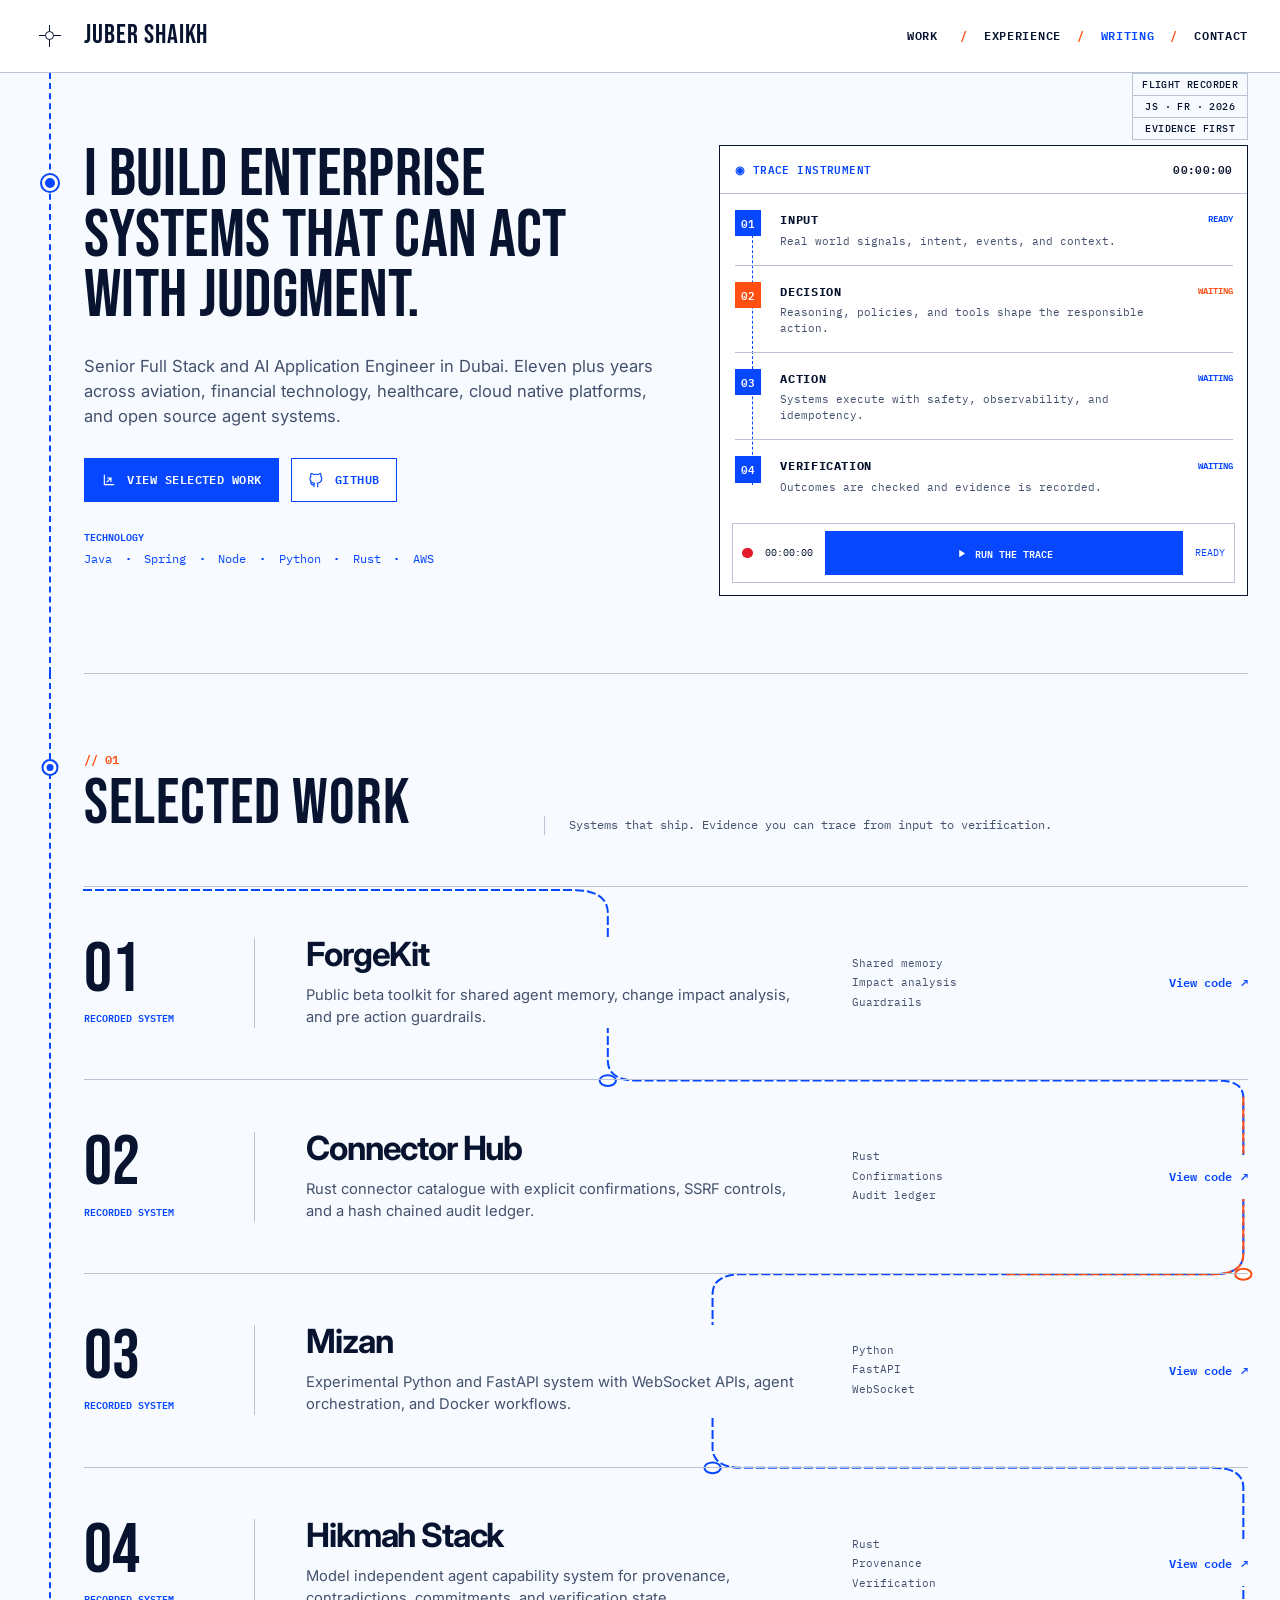
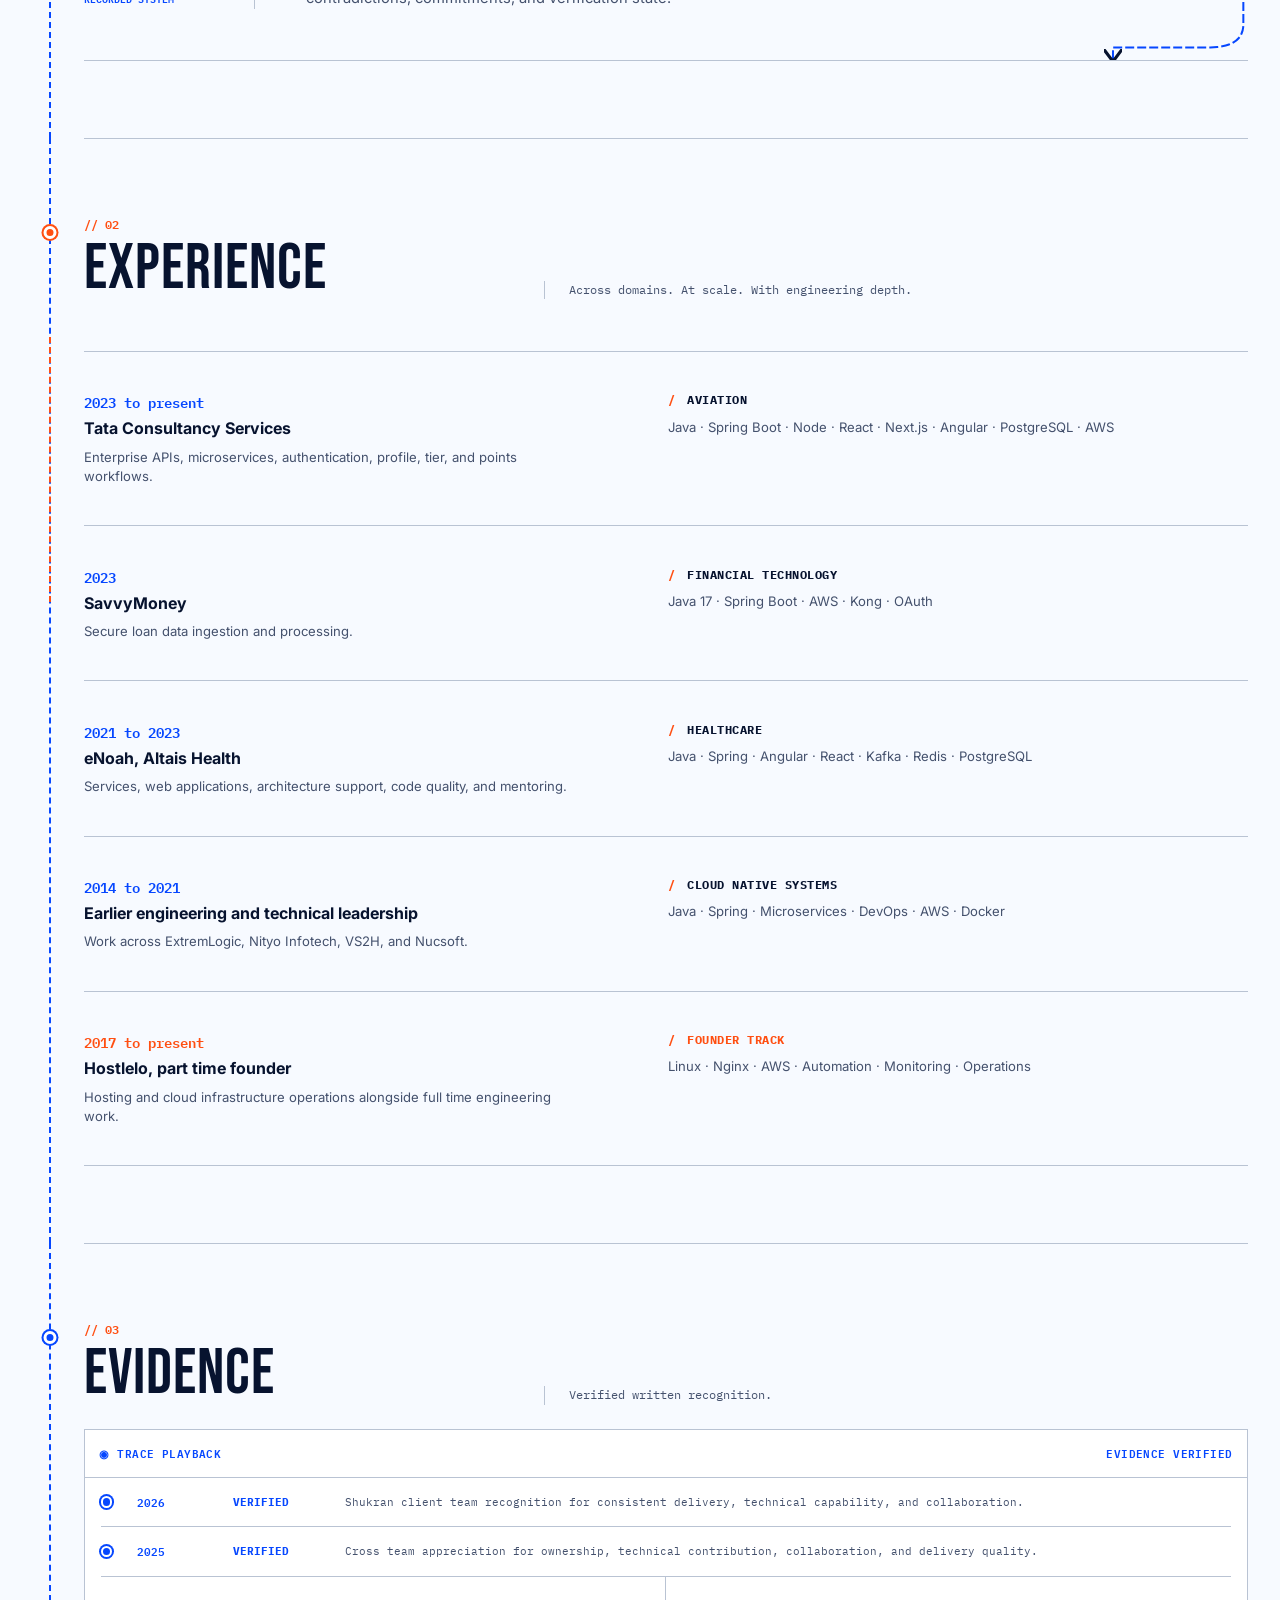
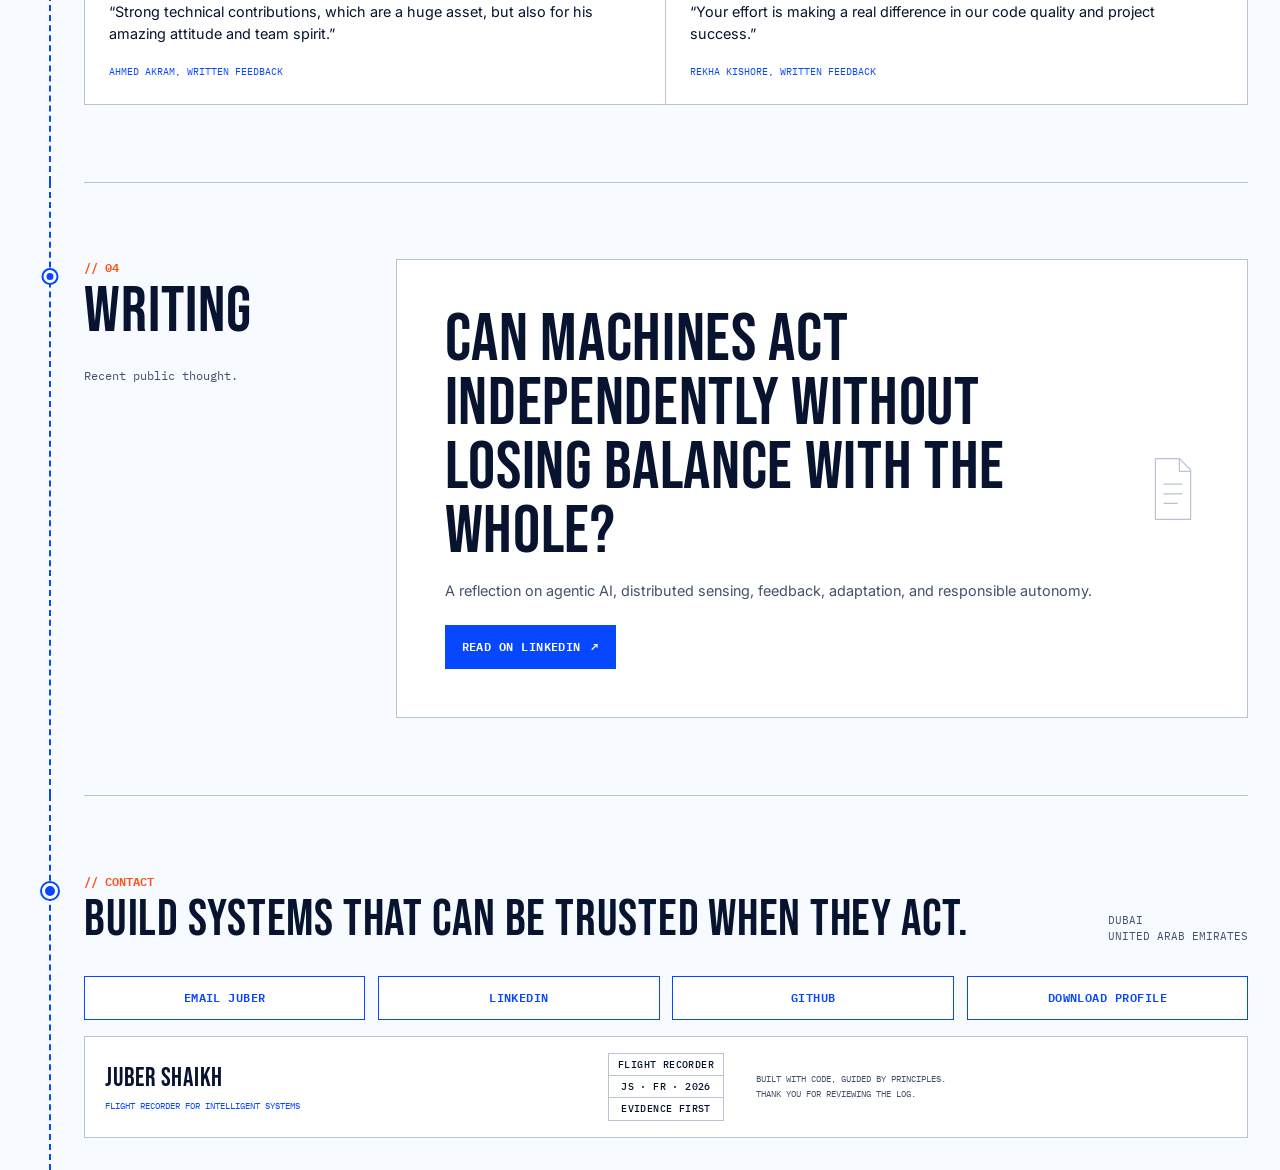
==== commit 25917ea3: "Refine flight recorder routing" ====
--- a/index.html
+++ b/index.html
@@ -169,6 +169,18 @@
           </div>
 
           <div class="project-list">
+            <svg class="work-flight-path" viewBox="0 0 1000 1000" preserveAspectRatio="none" aria-hidden="true">
+              <defs>
+                <marker id="landing-arrow" markerWidth="8" markerHeight="8" refX="6" refY="4" orient="auto">
+                  <path d="M0 0L8 4L0 8" fill="none" stroke="currentColor" stroke-width="1.5" />
+                </marker>
+              </defs>
+              <path class="flight-path-main" d="M0 4H420Q450 4 450 34V224Q450 250 476 250H974Q996 250 996 272V474Q996 500 970 500H566Q540 500 540 526V724Q540 750 566 750H970Q996 750 996 776V952Q996 982 966 982H884V996" marker-end="url(#landing-arrow)" />
+              <path class="flight-path-signal" d="M996 272V474Q996 500 970 500H790" />
+              <circle class="flight-node" cx="450" cy="250" r="7" />
+              <circle class="flight-node flight-node-signal" cx="996" cy="500" r="7" />
+              <circle class="flight-node" cx="540" cy="750" r="7" />
+            </svg>
             <article class="project-row">
               <div class="project-index"><strong>01</strong><span>Recorded system</span></div>
               <div class="project-copy"><h3>ForgeKit</h3><p>Public beta toolkit for shared agent memory, change impact analysis, and pre action guardrails.</p></div>
--- a/styles.css
+++ b/styles.css
@@ -12,7 +12,7 @@
   --display: "Bebas Neue", "Arial Narrow", sans-serif;
   --body: "Inter", "Segoe UI", sans-serif;
   --mono: "IBM Plex Mono", "Cascadia Mono", monospace;
-  --shell: min(calc(100% - 64px), 1180px);
+  --shell: min(calc(100% - 64px), 1360px);
 }
 
 *,
@@ -129,8 +129,10 @@
 
 .site-navigation a {
   display: inline-flex;
+  min-width: 44px;
   min-height: 44px;
   align-items: center;
+  justify-content: center;
   color: var(--ink);
   font-family: var(--mono);
   font-size: 0.72rem;
@@ -185,7 +187,16 @@
 
 .route-rail { position: relative; }
 .route-rail::before { position: absolute; top: 0; bottom: 0; left: 50%; border-left: 2px dashed var(--blue); content: ""; transform: translateX(-1px); }
-.route-rail-orange::before { border-left-color: var(--orange); }
+.route-rail-orange::after {
+  position: absolute;
+  z-index: 1;
+  top: 18%;
+  left: 50%;
+  height: 24%;
+  border-left: 2px dashed var(--orange);
+  content: "";
+  transform: translateX(-1px);
+}
 
 .route-node {
   position: absolute;
@@ -206,14 +217,15 @@
 .hero-section .route-node { top: 6.4rem; }
 
 .hero-layout {
-  display: grid;
-  grid-template-columns: minmax(0, 0.95fr) minmax(26rem, 1.05fr);
-  gap: clamp(3rem, 5vw, 4.5rem);
+  position: relative;
+  display: grid;
+  grid-template-columns: minmax(0, 1.05fr) minmax(30rem, 0.95fr);
+  gap: clamp(2.5rem, 4vw, 4rem);
   align-items: start;
-  padding: clamp(3rem, 5vw, 4.5rem) 0 clamp(4rem, 6vw, 5.5rem);
-}
-
-.hero-copy { position: relative; padding-top: 4rem; }
+  padding: clamp(4.5rem, 5vw, 5rem) 0 clamp(4rem, 6vw, 5.5rem);
+}
+
+.hero-copy { position: static; padding-top: 0; }
 
 .flight-stamp,
 .footer-stamp {
@@ -246,7 +258,7 @@
   letter-spacing: 0.005em;
   line-height: 0.91;
   text-transform: uppercase;
-  text-wrap: balance;
+  text-wrap: initial;
 }
 
 .hero-copy > p { max-width: 40rem; margin: 1.7rem 0 0; color: var(--muted); font-size: clamp(1rem, 1.3vw, 1.12rem); line-height: 1.5; }
@@ -395,9 +407,37 @@
 .contact-head h2 { margin: 0; font-family: var(--display); font-size: clamp(2.8rem, 5vw, 4.3rem); font-weight: 400; letter-spacing: 0.015em; line-height: 0.95; text-transform: uppercase; }
 
 .section-heading > p { max-width: 32rem; margin: 0; padding-left: 1.5rem; border-left: 1px solid var(--rule); color: var(--muted); font-family: var(--mono); font-size: 0.76rem; }
-.project-list { border-top: 1px solid var(--rule); }
+.project-list { position: relative; border-top: 1px solid var(--rule); }
+
+.work-flight-path {
+  position: absolute;
+  z-index: 0;
+  inset: 0;
+  width: 100%;
+  height: 100%;
+  overflow: visible;
+  color: var(--ink);
+  pointer-events: none;
+}
+
+.flight-path-main,
+.flight-path-signal {
+  fill: none;
+  stroke: var(--blue);
+  stroke-dasharray: 7 5;
+  stroke-linecap: square;
+  stroke-linejoin: round;
+  stroke-width: 2;
+  vector-effect: non-scaling-stroke;
+}
+
+.flight-path-signal { stroke: var(--orange); }
+.flight-node { fill: var(--surface); stroke: var(--blue); stroke-width: 2; vector-effect: non-scaling-stroke; }
+.flight-node-signal { stroke: var(--orange); }
 
 .project-row {
+  position: relative;
+  z-index: 1;
   display: grid;
   grid-template-columns: minmax(6rem, 0.45fr) minmax(15rem, 1.3fr) minmax(10rem, 0.7fr) auto;
   gap: clamp(1.5rem, 4vw, 3.5rem);
@@ -406,6 +446,11 @@
   padding: clamp(2rem, 4vw, 3.2rem) 0;
   border-bottom: 1px solid var(--rule);
 }
+
+.project-index,
+.project-copy,
+.project-facts,
+.project-row .text-link { position: relative; z-index: 2; background: var(--canvas); }
 
 .project-index { display: grid; align-self: stretch; align-content: center; padding-right: 1rem; border-right: 1px solid var(--rule); }
 .project-index strong { font-family: var(--display); font-size: clamp(3.1rem, 5.5vw, 5.4rem); font-weight: 400; line-height: 0.8; }
@@ -491,7 +536,7 @@
 
 .contact-section .section-content { padding-bottom: 2rem; }
 .contact-head { display: grid; grid-template-columns: minmax(0, 1fr) auto; gap: 2rem; align-items: end; }
-.contact-head h2 { max-width: 54rem; font-size: clamp(3.4rem, 6vw, 5.6rem); }
+.contact-head h2 { max-width: none; font-size: clamp(3.1rem, 4vw, 3.8rem); }
 .contact-head > p { margin: 0; color: var(--muted); font-family: var(--mono); font-size: 0.68rem; text-transform: uppercase; }
 .contact-actions { display: grid; grid-template-columns: repeat(4, minmax(0, 1fr)); gap: 0.8rem; margin-top: 2rem; }
 
@@ -517,8 +562,10 @@
 
 @media (max-width: 960px) {
   .hero-layout { grid-template-columns: minmax(0, 1fr); }
+  .hero-copy { position: relative; padding-top: 4.5rem; }
   .hero-copy h1 { max-width: 48rem; }
   .trace-panel { max-width: 44rem; }
+  .work-flight-path { display: none; }
   .project-row { grid-template-columns: 5.5rem minmax(0, 1fr) auto; }
   .project-facts { grid-column: 2; }
   .project-row .text-link { grid-column: 3; grid-row: 1 / span 2; }
@@ -591,8 +638,8 @@
   .trace-button { grid-column: 1 / -1; grid-row: 2; width: 100%; }
   .trace-live { grid-column: 3; }
   .section-content { padding: 4.6rem 0; }
-  .section-heading h2,
-  .contact-head h2 { font-size: clamp(2.7rem, 13vw, 3.5rem); }
+  .section-heading h2 { font-size: clamp(2.7rem, 13vw, 3.5rem); }
+  .contact-head h2 { font-size: clamp(1.9rem, 8vw, 2.15rem); }
   .project-row { grid-template-columns: 4rem minmax(0, 1fr); gap: 1.2rem; padding: 2rem 0; }
   .project-index { grid-column: 1; grid-row: 1 / span 3; align-self: stretch; justify-content: start; padding-right: 0.65rem; }
   .project-index strong { font-size: 3.4rem; }
